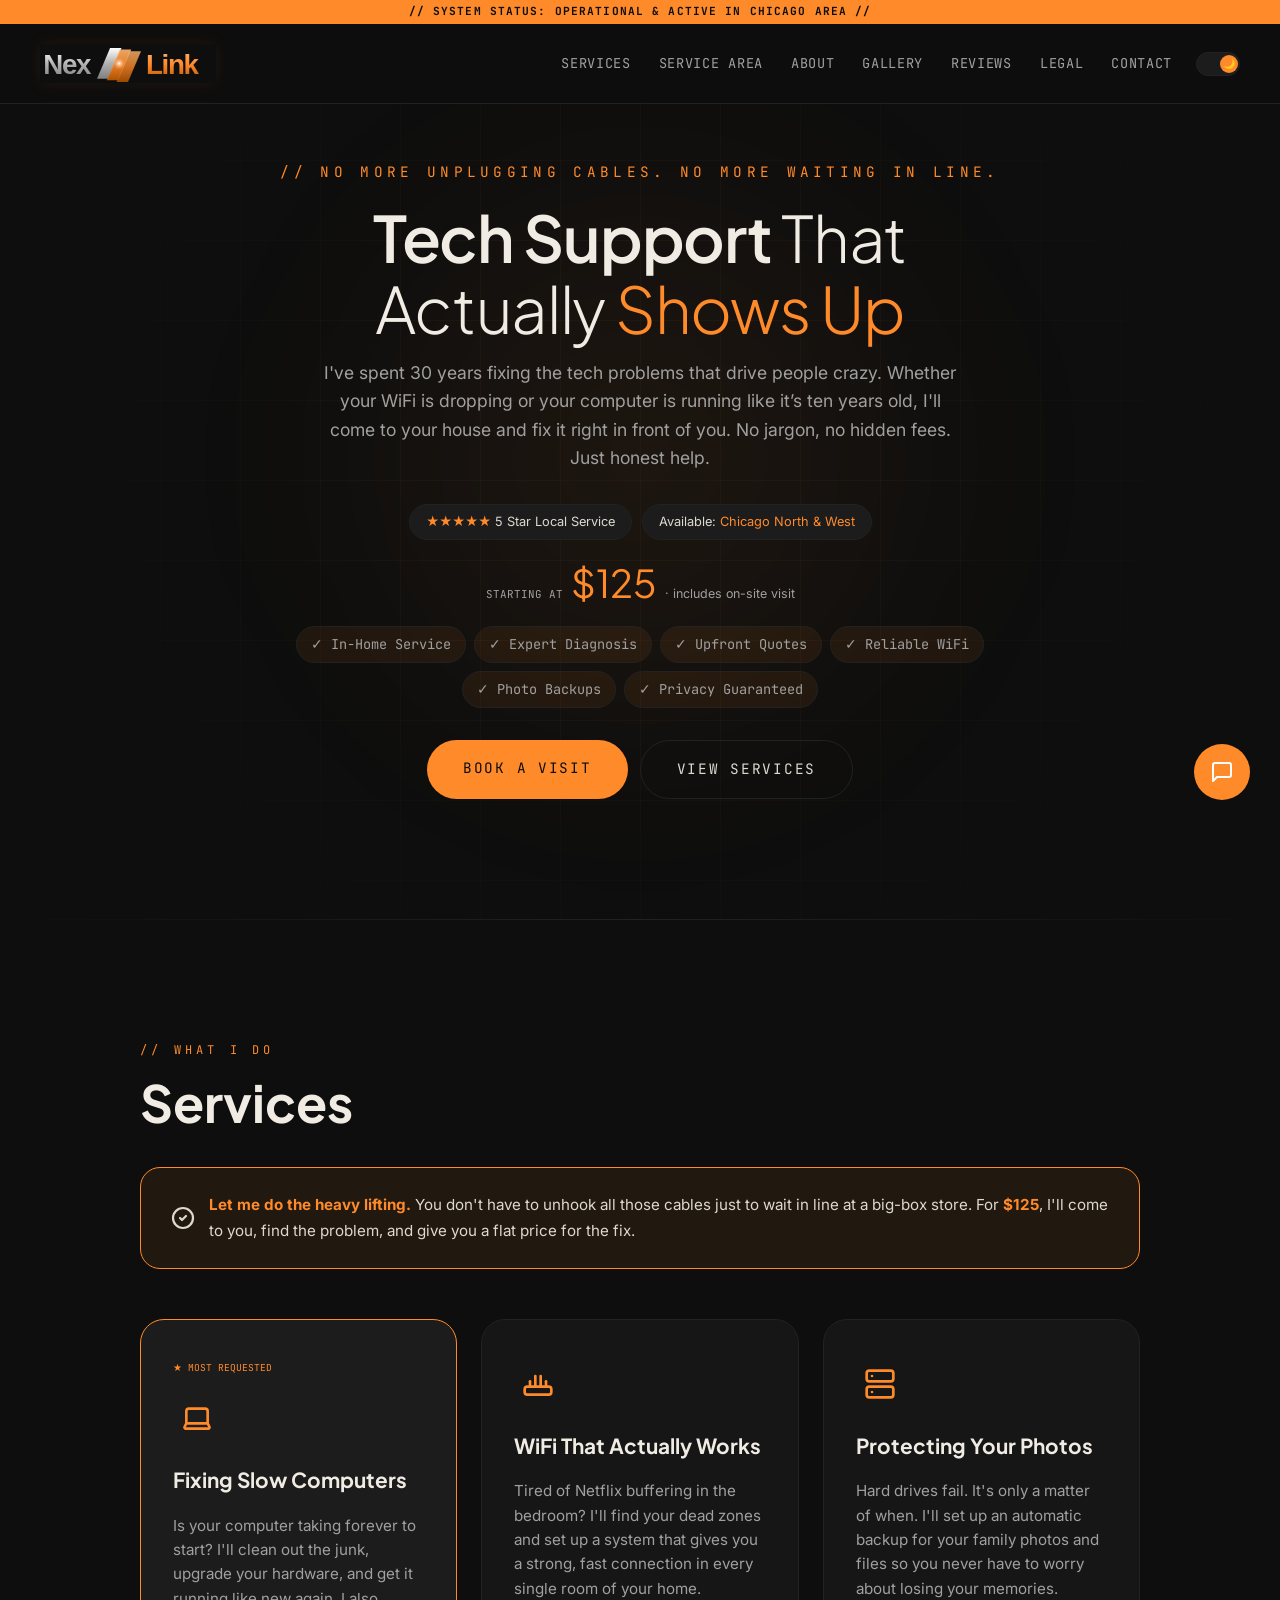
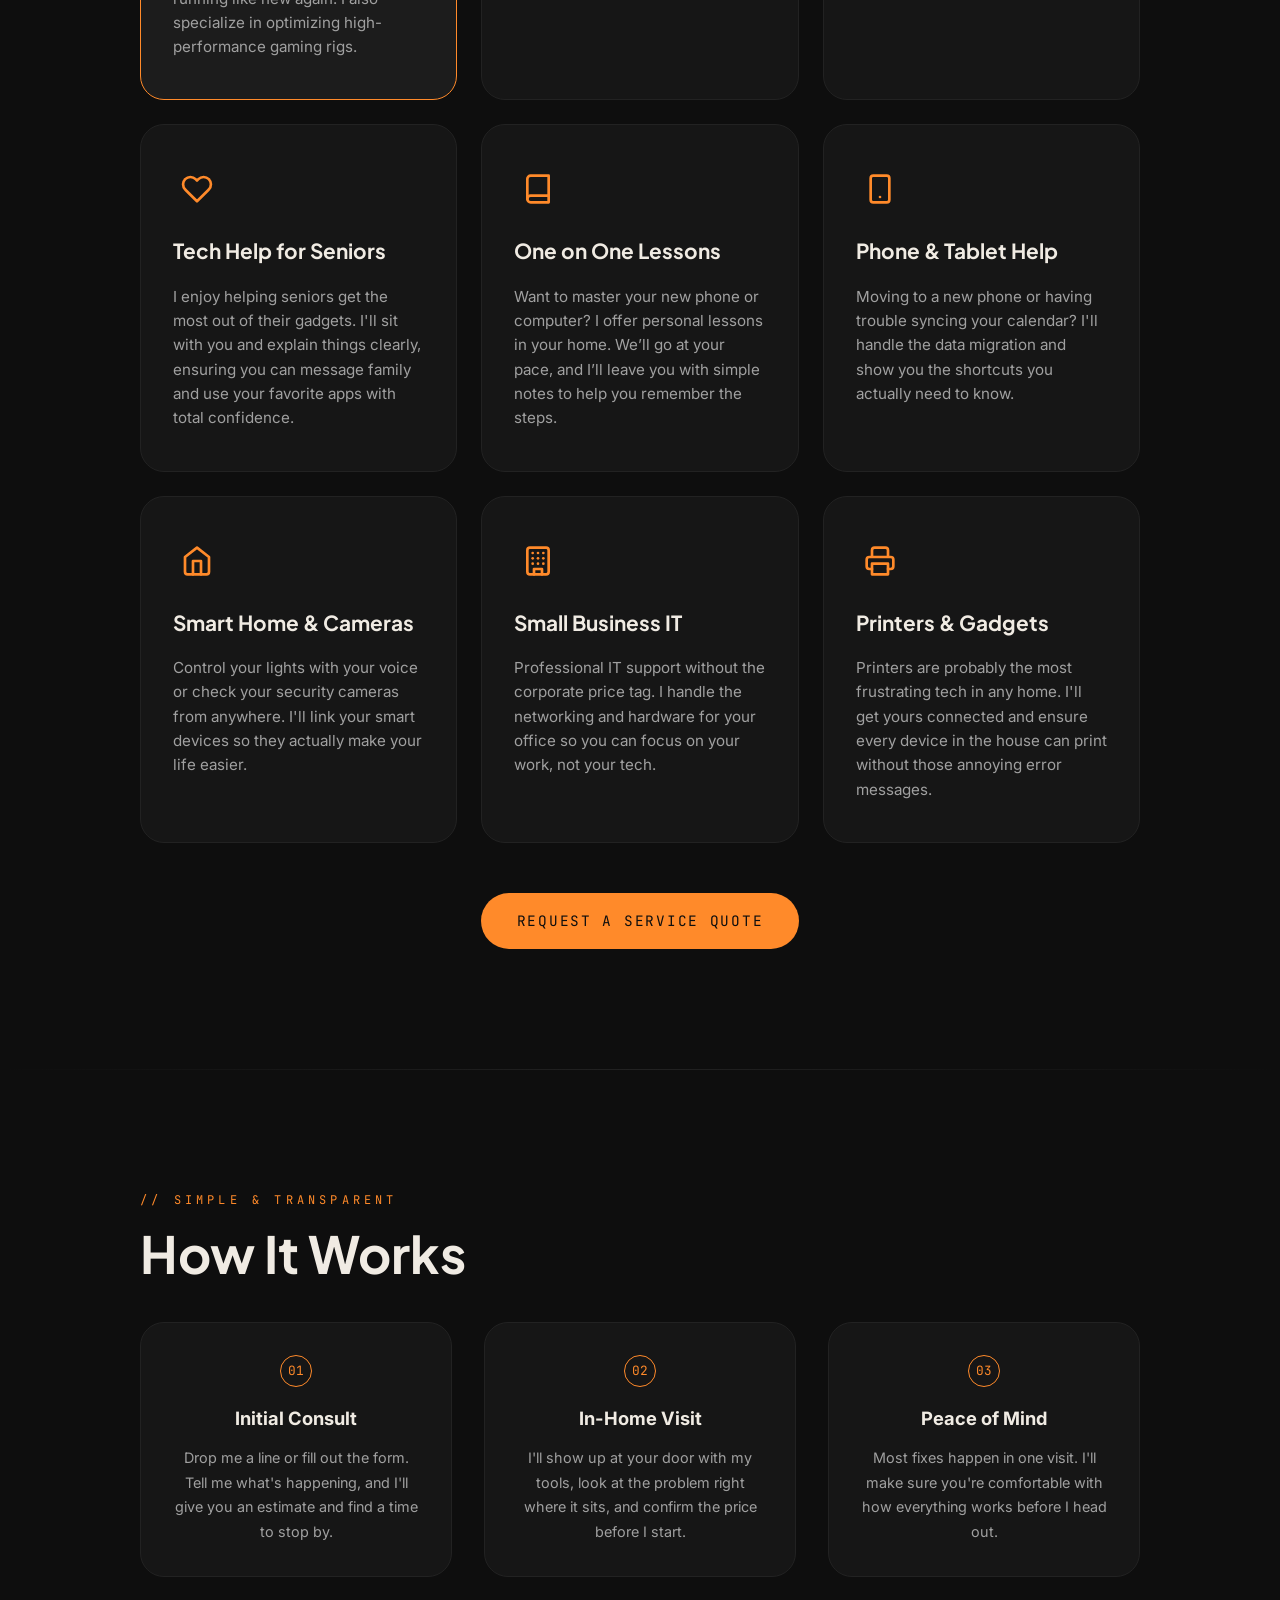
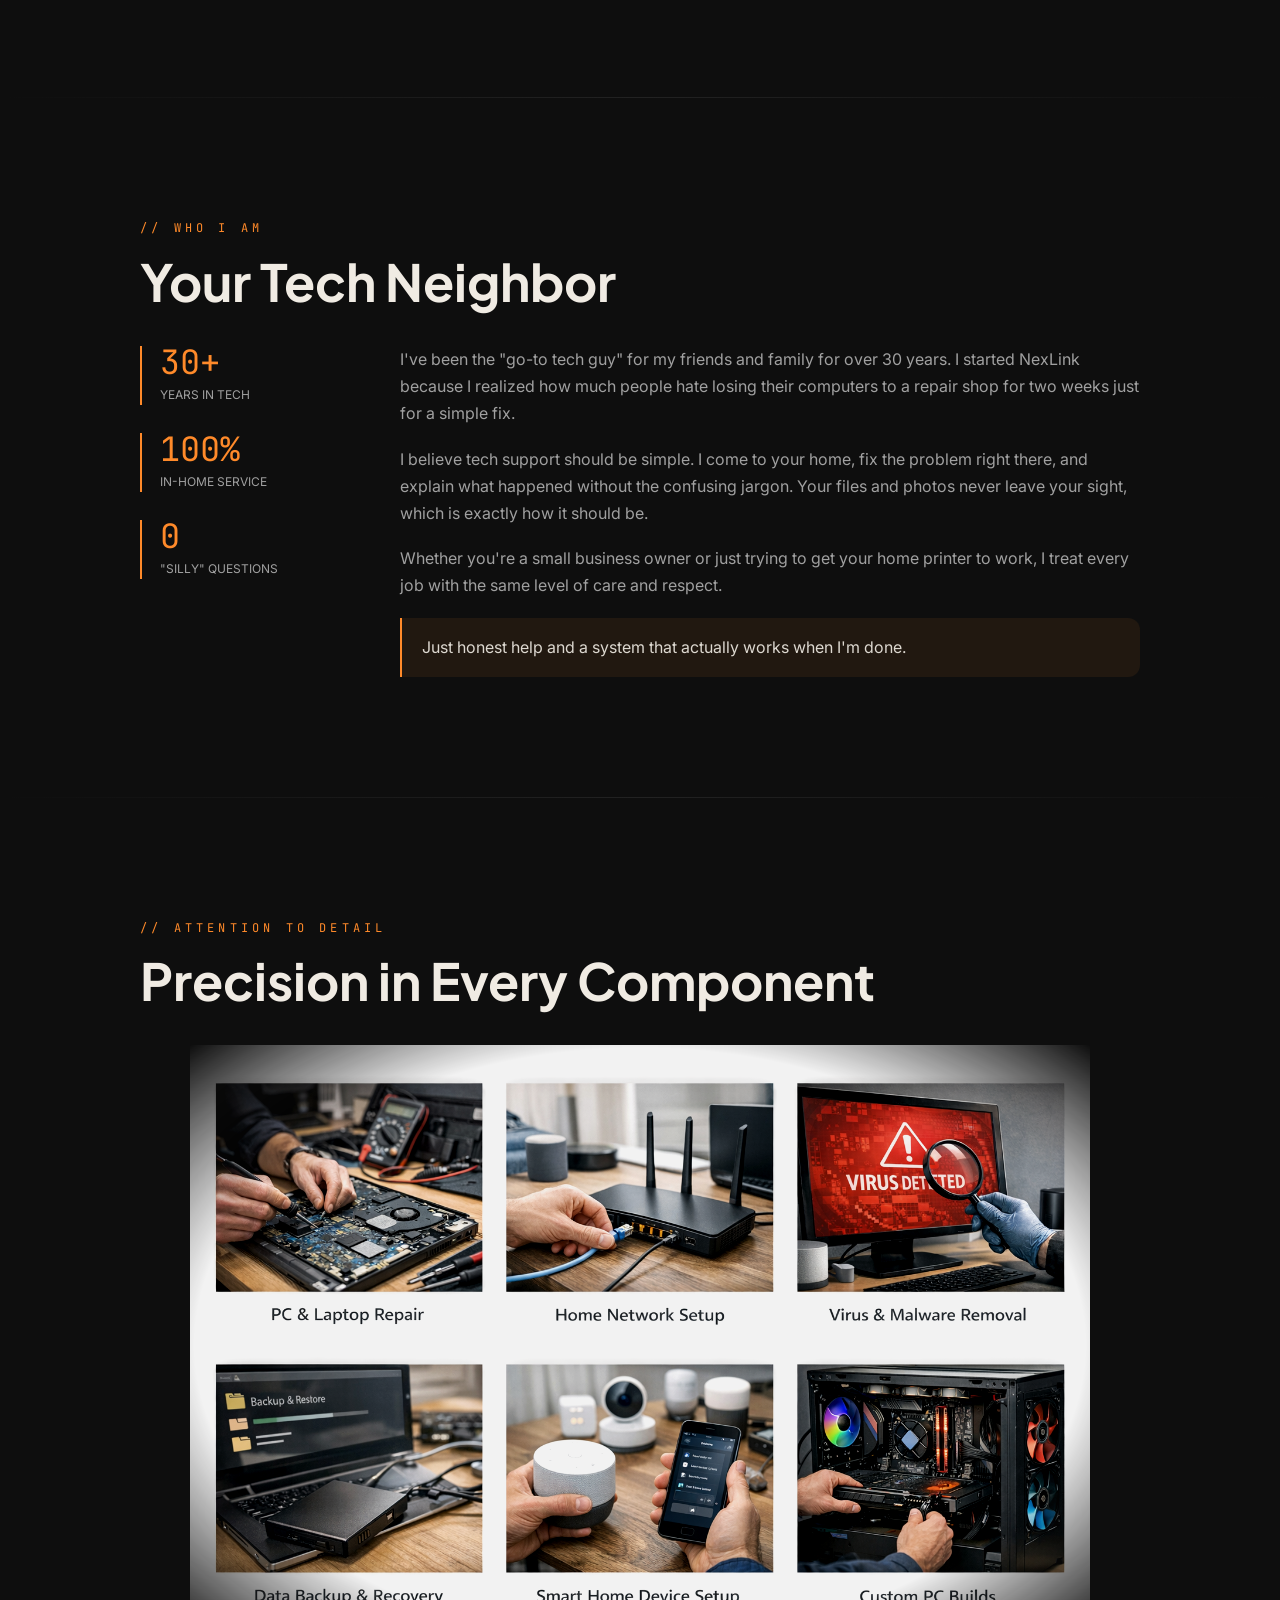
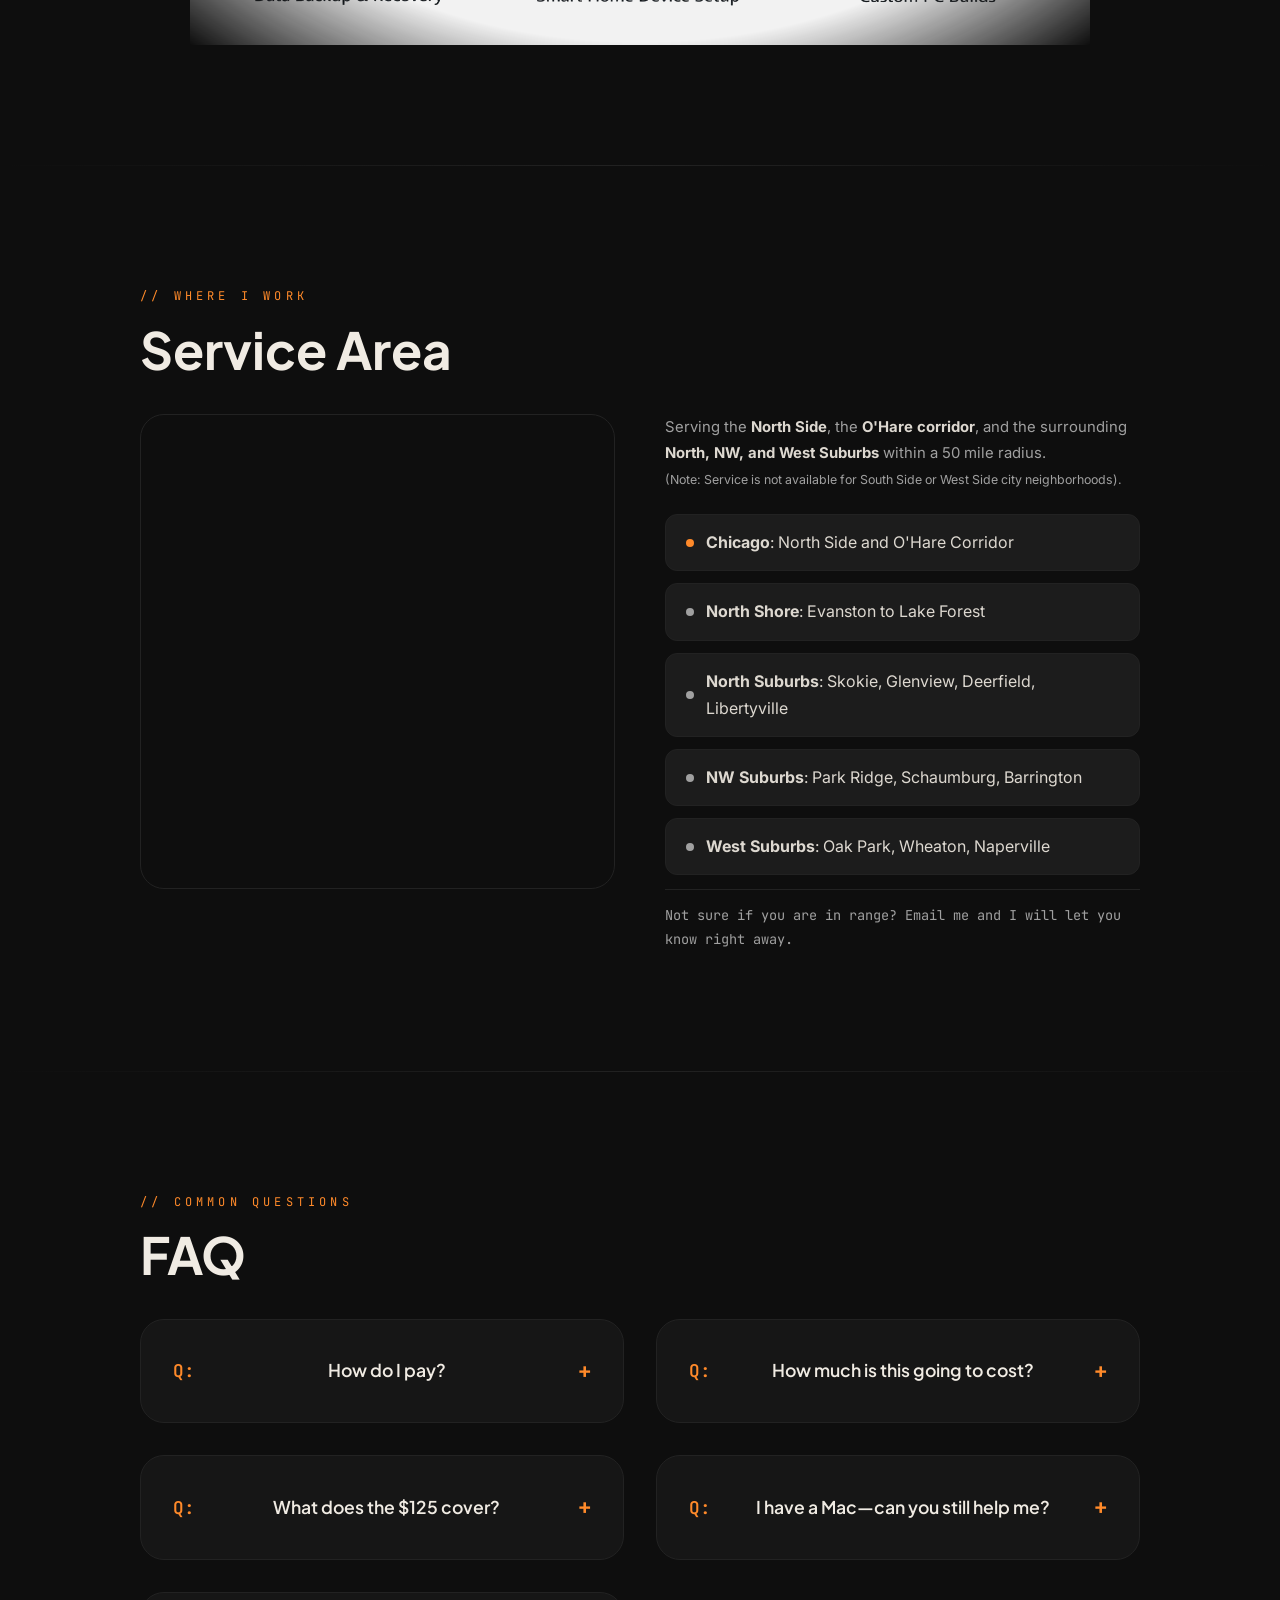
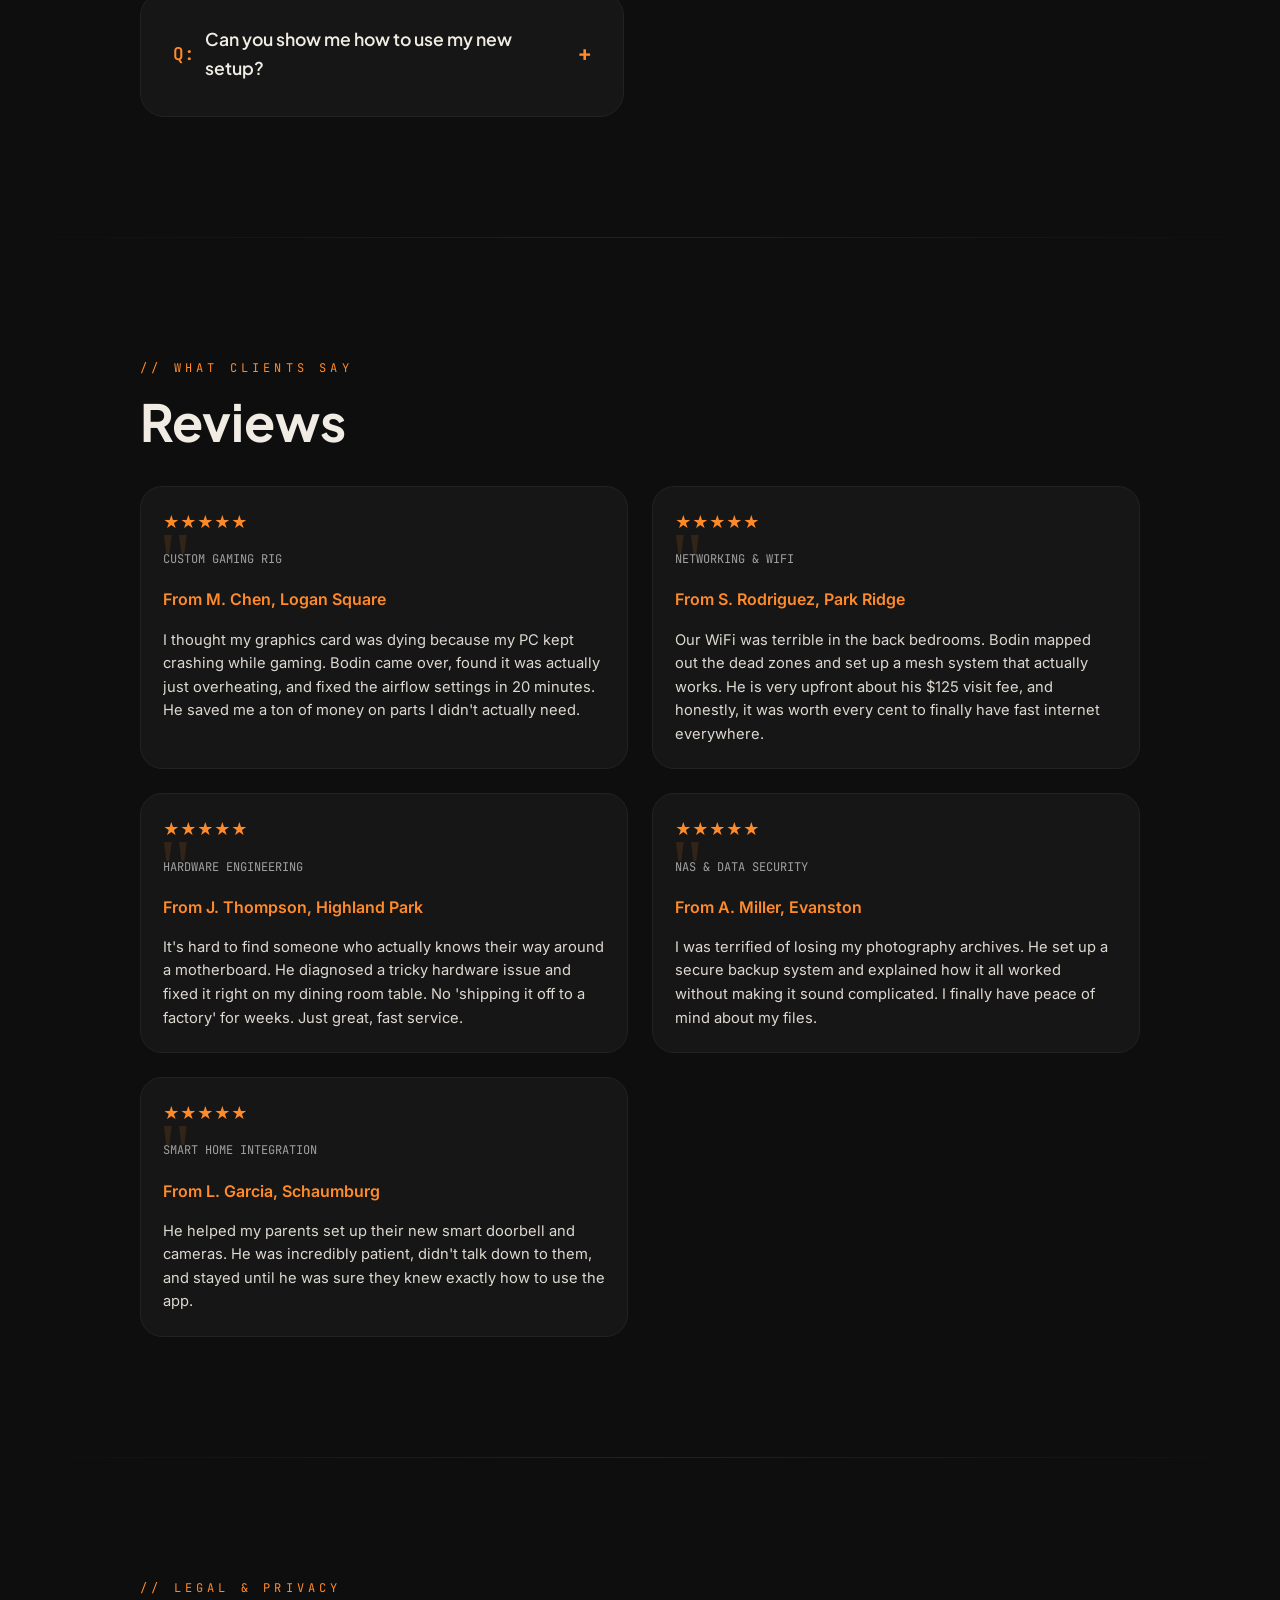
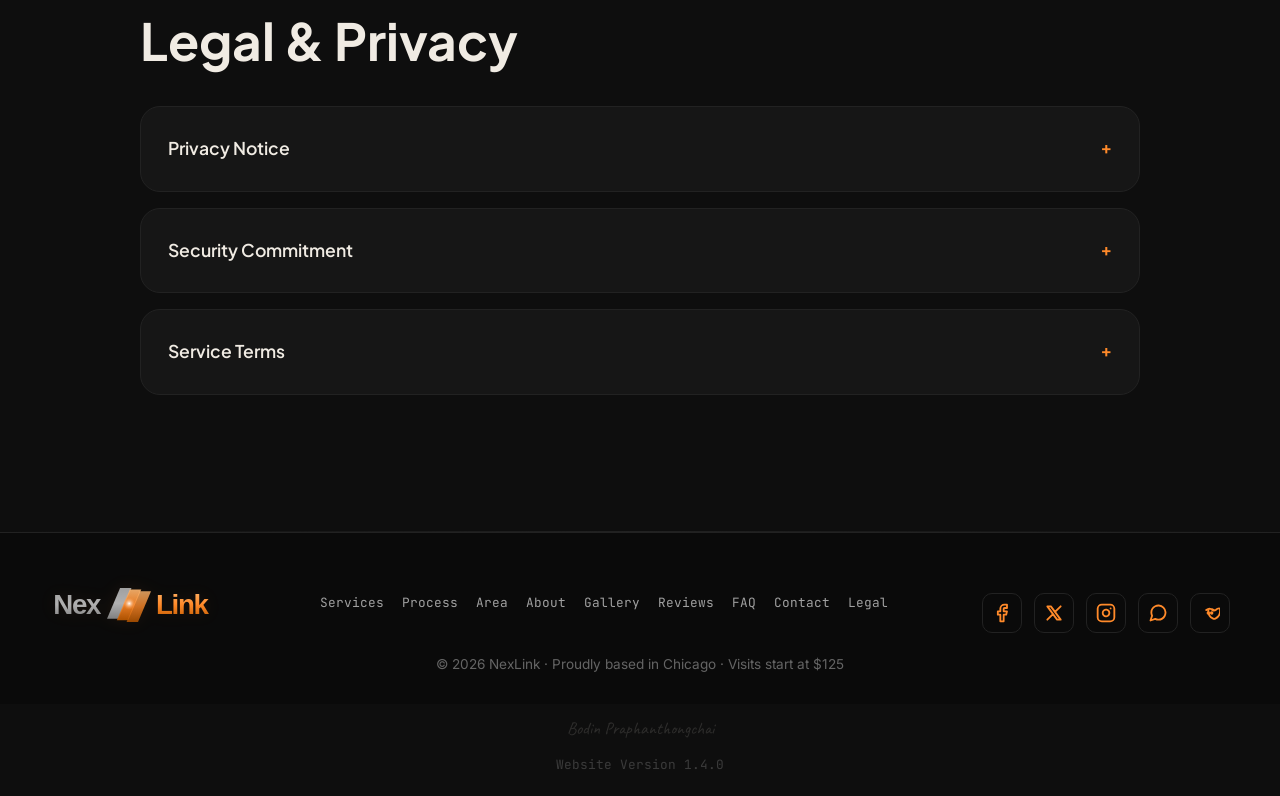
==== index.html @ fadaba5f "Rename NexLink.html to index.html" ====
<!DOCTYPE html>
<html lang="en" data-theme="dark">
<head>
<meta charset="UTF-8">
<meta name="viewport" content="width=device-width, initial-scale=1.0, viewport-fit=cover">
<!-- GitHub Pages: Uncomment below when testing on /nexlink/ subdirectory -->
<!-- <base href="/nexlink/"> -->
<meta name="description" content="NexLink: Professional in-home tech support in Chicago. 30+ years experience fixing computers, WiFi, and smart home tech. Honest help delivered to your door.">
<meta name="keywords" content="NexLink, Tech Support Chicago, PC Repair Chicago, On-Site IT Services, NAS Setup, WiFi Optimization, Chicago North Side Tech">
<meta name="robots" content="index, follow">
<meta property="og:title" content="NexLink · Expert On-Site Tech Support in Chicago">
<meta property="og:description" content="Professional on-site tech support in Chicago. Expert PC repair, networking, and smart home setup delivered to your door.">
<meta property="og:site_name" content="NexLink">
<meta property="og:type" content="website">
<meta property="og:url" content="https://www.nexlink.tech/"> <!-- [DOMAIN_PENDING]: Replace with live URL once registered -->
<meta property="og:image" content="https://www.nexlink.tech/og-image.jpg"> <!-- [DOMAIN_PENDING]: Use absolute URL for social crawlers -->
<meta property="og:image:alt" content="NexLink Branding: Expert Tech Support in Chicago">
<meta property="og:image:width" content="1200">
<meta property="og:image:height" content="630">
<meta name="twitter:card" content="summary_large_image">
<meta name="twitter:image" content="https://www.nexlink.tech/og-image.jpg"> <!-- [DOMAIN_PENDING]: Use absolute URL -->
<title>NexLink · Expert Tech Support at Home</title>
<meta name="theme-color" content="#0e0e0e" id="metaThemeColor">
<link rel="icon" href="NexLink-Logo.svg" type="image/svg+xml">
<link rel="icon" href="[data-uri]" sizes="32x32" type="image/png">
<link rel="apple-touch-icon" href="apple-touch-icon.png"> <!-- TODO: Upload 180x180 png for iOS -->
<link rel="manifest" href="site.webmanifest"> <!-- TODO: Create and upload PWA manifest -->
<link rel="preconnect" href="https://fonts.googleapis.com">
<link rel="preconnect" href="https://fonts.gstatic.com" crossorigin>
<link href="https://fonts.googleapis.com/css2?family=Inter:wght@400;500;600&family=Plus+Jakarta+Sans:wght@500;600;700&family=JetBrains+Mono:wght@400;500&family=Caveat&display=swap" rel="stylesheet">
<link rel="canonical" href="https://www.nexlink.tech/"> <!-- [DOMAIN_PENDING]: Keep absolute for SEO -->
<meta name="mobile-web-app-capable" content="yes">
<meta name="apple-mobile-web-app-status-bar-style" content="black-translucent">
<meta name="apple-mobile-web-app-title" content="NexLink">
<script type="application/ld+json">
  {
    "@context": "https://schema.org",
    "@type": "LocalBusiness",
    "@id": "https://www.nexlink.tech/#organization", 
    "name": "NexLink",
    "description": "Professional on-site technical support and IT services based in Chicago",
    "image": "https://www.nexlink.tech/NexLink-Logo.svg",
    "url": "https://www.nexlink.tech/", 
    "email": "info@nexlink.tech",
    "telephone": "+1 (000) 000-0000",
    "priceRange": "$$",
    "address": {
      "@type": "PostalAddress",
      "addressLocality": "Chicago",
      "addressRegion": "IL",
      "addressCountry": "US",
      "postalCode": "60601" 
    },
    "geo": {
      "@type": "GeoCoordinates",
      "latitude": 41.8781,
      "longitude": -87.6298
    },
    "openingHoursSpecification": [
      {
        "@type": "OpeningHoursSpecification",
        "dayOfWeek": ["Monday", "Tuesday", "Wednesday", "Thursday", "Friday"],
        "opens": "09:00",
        "closes": "19:00"
      },
      {
        "@type": "OpeningHoursSpecification",
        "dayOfWeek": "Saturday",
        "opens": "10:00",
        "closes": "17:00"
      }
    ],
    "areaServed": {
      "@type": "City",
      "name": "Chicago",
      "sameAs": "https://en.wikipedia.org/wiki/Chicago"
    },
    "serviceArea": {
      "@type": "City",
      "name": "Chicago, IL and surrounding 50 mile radius"
    },
    "sameAs": [],
    "hasOfferCatalog": {
      "@type": "OfferCatalog",
      "name": "Technical Support Services",
      "itemListElement": [
        {
          "@type": "Offer",
          "itemOffered": {
            "@type": "Service",
            "name": "PC Repair & Troubleshooting"
          }
        },
        {
          "@type": "Offer",
          "itemOffered": {
            "@type": "Service",
            "name": "Network Configuration & WiFi Setup"
          }
        },
        {
          "@type": "Offer",
          "itemOffered": {
            "@type": "Service",
            "name": "NAS Storage Solutions"
          }
        },
        {
          "@type": "Offer",
          "itemOffered": {
            "@type": "Service",
            "name": "Smart Home Technology Setup"
          }
        }
      ]
    }
  }
</script>
<script>
  (function() {
    const saved = localStorage.getItem('nexlink-theme') || 'dark';
    document.documentElement.setAttribute('data-theme', saved);
    const meta = document.querySelector('meta[name="theme-color"]');
    if (meta) meta.setAttribute('content', saved === 'dark' ? '#0e0e0e' : '#fcfaf8');
    // Pre-set the correct logo source to prevent a visual flash
    window.addEventListener('DOMContentLoaded', () => {
      const logo = document.querySelector('.logo-img');
      if (logo) logo.src = saved === 'dark' ? 'nexlink_logo_dark.svg' : 'nexlink_logo_light.svg';
    });
  })();
</script>
<link rel="stylesheet" href="styles.css">
</head>
<body>
<a href="#main-content" class="skip-link">Skip to main content</a>

<div class="top-status-bar">
  <span class="status-desktop">// SYSTEM STATUS: OPERATIONAL & ACTIVE IN CHICAGO AREA //</span>
  <span class="status-mobile">// SYSTEM OPERATIONAL //</span>
</div>

<!-- HEADER -->
<header>
  <a href="#home" class="logo" aria-label="NexLink Home">
    <img src="nexlink_logo_dark.svg" alt="NexLink" class="logo-img">
  </a>
  <div class="header-right">
    <nav>
      <a href="#services">Services</a>
      <a href="#area">Service Area</a>
      <a href="#about">About</a>
      <a href="#gallery">Gallery</a>
      <a href="#reviews">Reviews</a>
      <a href="#legal">Legal</a>
      <a href="#contact">Contact</a>
    </nav>
    <button class="theme-toggle" id="themeToggle" title="Toggle theme" aria-label="Toggle theme">
      <div class="toggle-track">
        <div class="toggle-thumb" id="toggleThumb" role="presentation" aria-hidden="true">
          <span class="theme-icon-dark">🌙</span>
          <span class="theme-icon-light">☀️</span>
        </div>
      </div>
    </button>
    <button class="hamburger" id="hamburger" aria-label="Menu" aria-expanded="false">
      <span></span><span></span><span></span>
    </button>
  </div>
</header>

<!-- MOBILE NAV -->
<nav class="mobile-nav" id="mobileNav">
  <a href="#services" onclick="closeMobile()">Services</a>
  <a href="#process" onclick="closeMobile()">Process</a>
  <a href="#area" onclick="closeMobile()">Service Area</a>
  <a href="#about" onclick="closeMobile()">About</a>
  <a href="#gallery" onclick="closeMobile()">Gallery</a>
  <a href="#reviews" onclick="closeMobile()">Reviews</a>
  <a href="#faq" onclick="closeMobile()">FAQ</a>
  <a href="#legal" onclick="closeMobile()">Legal</a>
  <a href="#contact" onclick="closeMobile()">Contact</a>
</nav>

<main id="main-content">

<!-- HERO -->
<section id="home">
  <div class="hero">
    <div class="hero-glow"></div>
    <div class="hero-grid"></div>
    <div class="bg-overlay" style="background-image: url('https://images.unsplash.com/photo-1544197150-b99a580bb7a8?auto=format&fit=crop&q=80&w=2000');" aria-hidden="true"></div> <!-- TODO: Replace with a more relevant hero image -->

    <div class="hero-content">
      <div class="hero-eyebrow">// No more unplugging cables. No more waiting in line.</div>
      <h1><strong>Tech Support</strong> That<br>Actually <em>Shows Up</em></h1>
      <p class="hero-sub">I've spent 30 years fixing the tech problems that drive people crazy. Whether your WiFi is dropping or your computer is running like it’s ten years old, I'll come to your house and fix it right in front of you. No jargon, no hidden fees. Just honest help.</p>
      
      <div class="hero-status-bar">
        <div class="status-item">
          <span aria-hidden="true">★★★★★</span>
          <span class="sr-only">5 out of 5 stars</span>
          5 Star Local Service
        </div>
        <div class="status-item">Available: <span>Chicago North & West</span></div>
      </div>

      <div class="hero-price">
        <span class="price-from">Starting at</span>
        <span class="price-num">$125</span>
        <span class="price-note">· includes on-site visit</span>
      </div>

      <div class="hero-badges">
        <span class="badge">✓ In-Home Service</span>
        <span class="badge">✓ Expert Diagnosis</span>
        <span class="badge">✓ Upfront Quotes</span>
        <span class="badge">✓ Reliable WiFi</span>
        <span class="badge">✓ Photo Backups</span>
        <span class="badge">✓ Privacy Guaranteed</span>
      </div>

      <div class="cta-row">
        <a href="#contact" class="btn-primary">Book a Visit</a>
        <a href="#services" class="btn-ghost">View Services</a>
      </div>
    </div>
  </div>
</section>

<div class="divider"></div>

<!-- SERVICES -->
<div id="services">
  <div class="section-wrap">
    <div class="section-label">// What I Do</div>
    <h2>Services</h2>

    <div class="onsite-banner">
      <span class="onsite-icon"><svg viewBox="0 0 24 24" aria-hidden="true" focusable="false"><circle cx="12" cy="12" r="10"></circle><path d="m9 12 2 2 4-4"></path></svg></span> <!-- Checkmark icon -->
      <div><strong>Let me do the heavy lifting.</strong> You don't have to unhook all those cables just to wait in line at a big-box store. For <strong>$125</strong>, I'll come to you, find the problem, and give you a flat price for the fix.</div>
    </div>

    <div class="services-grid">
      <details class="service-card featured">
        <summary class="service-card-summary">
          <div class="service-card-info">
            <div class="featured-tag" aria-hidden="true">★ Most Requested</div>
            <div class="service-icon"><svg viewBox="0 0 24 24" aria-hidden="true" focusable="false"><path d="M20 16V7a2 2 0 0 0-2-2H6a2 2 0 0 0-2 2v9m16 0H4m16 0 1.28 2.55a1 1 0 0 1-.9 1.45H3.62a1 1 0 0 1-.9-1.45L4 16"></path></svg></div>
            <h3>Fixing Slow Computers</h3>
          </div> <!-- service-card-info -->
        </summary>
        <p class="service-card-content">Is your computer taking forever to start? I'll clean out the junk, upgrade your hardware, and get it running like new again. I also specialize in optimizing high-performance gaming rigs.</p>
      </details>

      <details class="service-card">
        <summary class="service-card-summary">
          <div class="service-card-info">
            <div class="service-icon"><svg viewBox="0 0 24 24" aria-hidden="true" focusable="false"><rect x="2" y="14" width="20" height="6" rx="2"></rect><path d="M6 14v-4"></path><path d="M10 14v-8"></path><path d="M14 14v-8"></path><path d="M18 14v-4"></path></svg></div>
            <h3>WiFi That Actually Works</h3>
          </div> <!-- service-card-info -->
        </summary>
        <p class="service-card-content">Tired of Netflix buffering in the bedroom? I'll find your dead zones and set up a system that gives you a strong, fast connection in every single room of your home.</p>
      </details>

      <details class="service-card">
        <summary class="service-card-summary">
          <div class="service-card-info">
            <div class="service-icon"><svg viewBox="0 0 24 24" aria-hidden="true" focusable="false"><rect width="20" height="8" x="2" y="2" rx="2" ry="2"></rect><rect width="20" height="8" x="2" y="14" rx="2" ry="2"></rect><line x1="6" y1="6" x2="6.01" y2="6"></line><line x1="6" y1="18" x2="6.01" y2="18"></line></svg></div>
            <h3>Protecting Your Photos</h3>
          </div> <!-- service-card-info -->
        </summary>
        <p class="service-card-content">Hard drives fail. It's only a matter of when. I'll set up an automatic backup for your family photos and files so you never have to worry about losing your memories.</p>
      </details>

      <details class="service-card">
        <summary class="service-card-summary">
          <div class="service-card-info">
            <div class="service-icon"><svg viewBox="0 0 24 24" aria-hidden="true" focusable="false"><path d="M20.84 4.61a5.5 5.5 0 0 0-7.78 0L12 5.67l-1.06-1.06a5.5 5.5 0 0 0-7.78 7.78l1.06 1.06L12 21.23l7.78-7.78 1.06-1.06a5.5 5.5 0 0 0 0-7.78z"></path></svg></div>
            <h3>Tech Help for Seniors</h3>
          </div> <!-- service-card-info -->
        </summary>
        <p class="service-card-content">I enjoy helping seniors get the most out of their gadgets. I'll sit with you and explain things clearly, ensuring you can message family and use your favorite apps with total confidence.</p>
      </details>

      <details class="service-card">
        <summary class="service-card-summary">
          <div class="service-card-info">
            <div class="service-icon"><svg viewBox="0 0 24 24" aria-hidden="true" focusable="false"><path d="M4 19.5A2.5 2.5 0 0 1 6.5 17H20"></path><path d="M6.5 2H20v20H6.5A2.5 2.5 0 0 1 4 19.5v-15A2.5 2.5 0 0 1 6.5 2z"></path></svg></div>
            <h3>One on One Lessons</h3>
          </div> <!-- service-card-info -->
        </summary>
        <p class="service-card-content">Want to master your new phone or computer? I offer personal lessons in your home. We’ll go at your pace, and I’ll leave you with simple notes to help you remember the steps.</p>
      </details>

      <details class="service-card">
        <summary class="service-card-summary">
          <div class="service-card-info">
            <div class="service-icon"><svg viewBox="0 0 24 24" aria-hidden="true" focusable="false"><rect x="5" y="2" width="14" height="20" rx="2" ry="2"></rect><line x1="12" y1="18" x2="12.01" y2="18"></line></svg></div>
            <h3>Phone & Tablet Help</h3>
          </div> <!-- service-card-info -->
        </summary>
        <p class="service-card-content">Moving to a new phone or having trouble syncing your calendar? I'll handle the data migration and show you the shortcuts you actually need to know.</p>
      </details>

      <details class="service-card">
        <summary class="service-card-summary">
          <div class="service-card-info">
            <div class="service-icon"><svg viewBox="0 0 24 24" aria-hidden="true" focusable="false"><path d="m3 9 9-7 9 7v11a2 2 0 0 1-2 2H5a2 2 0 0 1-2-2z"></path><polyline points="9 22 9 12 15 12 15 22"></polyline></svg></div>
            <h3>Smart Home & Cameras</h3>
          </div> <!-- service-card-info -->
        </summary>
        <p class="service-card-content">Control your lights with your voice or check your security cameras from anywhere. I'll link your smart devices so they actually make your life easier.</p>
      </details>

      <details class="service-card">
        <summary class="service-card-summary">
          <div class="service-card-info">
            <div class="service-icon"><svg viewBox="0 0 24 24" aria-hidden="true" focusable="false"><rect width="16" height="20" x="4" y="2" rx="2" ry="2"></rect><path d="M9 22v-4h6v4"></path><path d="M8 6h.01"></path><path d="M16 6h.01"></path><path d="M12 6h.01"></path><path d="M12 10h.01"></path><path d="M12 14h.01"></path><path d="M16 10h.01"></path><path d="M16 14h.01"></path><path d="M8 10h.01"></path><path d="M8 14h.01"></path></svg></div>
            <h3>Small Business IT</h3>
          </div> <!-- service-card-info -->
        </summary>
        <p class="service-card-content">Professional IT support without the corporate price tag. I handle the networking and hardware for your office so you can focus on your work, not your tech.</p>
      </details>

      <details class="service-card">
        <summary class="service-card-summary">
          <div class="service-card-info">
            <div class="service-icon"><svg viewBox="0 0 24 24" aria-hidden="true" focusable="false"><path d="M6 18H4a2 2 0 0 1-2-2v-5a2 2 0 0 1 2-2h16a2 2 0 0 1 2 2v5a2 2 0 0 1-2 2h-2"></path><rect x="6" y="14" width="12" height="8"></rect><path d="M6 8V4a2 2 0 0 1 2-2h8a2 2 0 0 1 2 2v4"></path></svg></div>
            <h3>Printers & Gadgets</h3>
          </div> <!-- service-card-info -->
        </summary>
        <p class="service-card-content">Printers are probably the most frustrating tech in any home. I'll get yours connected and ensure every device in the house can print without those annoying error messages.</p>
      </details>
    </div>
    <div style="text-align: center; margin-top: 50px;">
      <a href="#contact" class="btn-primary" aria-haspopup="dialog">Request a Service Quote</a>
    </div>
  </div>
</div>

<div class="divider"></div>

<!-- PROCESS SECTION -->
<div id="process">
  <div class="section-wrap">
    <div class="section-label">// Simple & Transparent</div>
    <h2>How It Works</h2>
    <div class="process-grid">
      <div class="process-step">
        <div class="step-num">01</div>
        <h3>Initial Consult</h3>
        <p>Drop me a line or fill out the form. Tell me what's happening, and I'll give you an estimate and find a time to stop by.</p>
      </div>
      <div class="process-step">
        <div class="step-num">02</div>
        <h3>In-Home Visit</h3>
        <p>I'll show up at your door with my tools, look at the problem right where it sits, and confirm the price before I start.</p>
      </div>
      <div class="process-step">
        <div class="step-num">03</div>
        <h3>Peace of Mind</h3>
        <p>Most fixes happen in one visit. I'll make sure you're comfortable with how everything works before I head out.</p>
      </div>
    </div>
  </div>
</div>

<div class="divider"></div>

<!-- ABOUT -->
<div id="about" style="position: relative; overflow: hidden;">
  <div class="bg-overlay" style="background-image: url('https://images.unsplash.com/photo-1581092160562-40aa08e78837?auto=format&fit=crop&q=80&w=2000'); opacity: 0.05;"></div> <!-- TODO: Replace with real in-home service photo, increased opacity -->
  <div class="section-wrap" style="position: relative; z-index: 1;">
    <div class="section-label">// Who I Am</div>
    <h2>Your Tech Neighbor</h2>
    <div class="about-layout">
      <div>
        <div class="about-stat"><div class="num">30+</div><div class="lbl">Years in Tech</div></div>
        <div class="about-stat"><div class="num">100%</div><div class="lbl">In-Home Service</div></div>
        <div class="about-stat"><div class="num">0</div><div class="lbl">"Silly" Questions</div></div>
      </div>
      <div class="about-text">
        <p>I've been the "go-to tech guy" for my friends and family for over 30 years. I started NexLink because I realized how much people hate losing their computers to a repair shop for two weeks just for a simple fix.</p>
        <p>I believe tech support should be simple. I come to your home, fix the problem right there, and explain what happened without the confusing jargon. Your files and photos never leave your sight, which is exactly how it should be.</p>
        <p>Whether you're a small business owner or just trying to get your home printer to work, I treat every job with the same level of care and respect.</p>
        <div class="highlight-box">
          Just honest help and a system that actually works when I'm done.
        </div>
      </div>
    </div>
  </div>
</div>

<div class="divider"></div>

<!-- GALLERY -->
<div id="gallery">
  <div class="section-wrap">
    <div class="section-label">// Attention to Detail</div>
    <h2>Precision in Every Component</h2>
    <div class="gallery-grid">
      <div class="gallery-item">
        <img src="circuit-board-detail.jpg" 
             alt="Close-up of a hand holding a circuit board, symbolizing detailed technical work and precision in computer repair." 
             loading="lazy" 
             width="900" height="600">
      </div>
    </div>
  </div>
</div>

<div class="divider"></div>

<!-- SERVICE AREA -->
<div id="area">
  <div class="section-wrap">
    <div class="section-label">// Where I Work</div>
    <h2>Service Area</h2>
    <div class="area-layout">
      <div class="area-map">
        <!-- To show a shaded 50 mile radius, follow the 'Pro-Tip' instructions and replace the src below with your Google My Maps embed link -->
        <iframe
          src="https://www.google.com/maps/embed?pb=!1m18!1m12!1m3!1d190255.43829930114!2d-87.87204663951239!3d41.8333925049563!2m3!1f0!2f0!3f0!3m2!1i1024!2i768!4f13.1!3m3!1m2!1s0x880e2c3cd0f4cbed%3A0xafe0a6ad09c0c000!2sChicago%2C%20IL!5e0!3m2!1sen!2sus!4v1715873550000!5m2!1sen!2sus" 
          title="Service area map showing Chicago and surrounding suburbs"
          width="100%" 
          height="100%" 
          style="border:0;" 
          allowfullscreen=""
          loading="lazy"
          sandbox="allow-scripts allow-same-origin allow-popups allow-forms"
          referrerpolicy="no-referrer-when-downgrade">
        </iframe>
      </div>
      <div class="area-content">
        <p style="color:var(--muted); font-size:0.93rem; margin-bottom:22px; line-height:1.75;">Serving the <strong style="color:var(--text);">North Side</strong>, the <strong style="color:var(--text);">O'Hare corridor</strong>, and the surrounding <strong style="color:var(--text);">North, NW, and West Suburbs</strong> within a 50 mile radius. <br><small>(Note: Service is not available for South Side or West Side city neighborhoods).</small></p>
        <div class="area-list">
          <div class="area-zone"><div class="zone-dot"></div><div><strong>Chicago</strong>: North Side and O'Hare Corridor</div></div>
          <div class="area-zone"><div class="zone-dot secondary"></div><div><strong>North Shore</strong>: Evanston to Lake Forest</div></div>
          <div class="area-zone"><div class="zone-dot secondary"></div><div><strong>North Suburbs</strong>: Skokie, Glenview, Deerfield, Libertyville</div></div>
          <div class="area-zone"><div class="zone-dot secondary"></div><div><strong>NW Suburbs</strong>: Park Ridge, Schaumburg, Barrington</div></div>
          <div class="area-zone"><div class="zone-dot secondary"></div><div><strong>West Suburbs</strong>: Oak Park, Wheaton, Naperville</div></div>
        </div>
        <div class="area-note">Not sure if you are in range? Email me and I will let you know right away.</div>
      </div>
    </div>
  </div>
</div>

<div class="divider"></div>

<!-- FAQ -->
<section id="faq">
  <div class="section-wrap">
    <div class="section-label">// Common Questions</div>
    <h2>FAQ</h2>
    <div class="faq-grid">
      <details class="faq-item">
        <summary><h3>How do I pay?</h3></summary>
        <p>I keep it simple: Cash, Zelle, or Venmo work best. I'll settle up with you once the job is finished and you're happy with how everything is working.</p>
      </details>
      <details class="faq-item">
        <summary><h3>How much is this going to cost?</h3></summary>
        <p>I don't like surprise bills either. I'll give you a clear quote based on what needs doing before I start any work. The initial $125 covers the house call and the time it takes to find the root of the problem.</p>
      </details>
      <details class="faq-item">
        <summary><h3>What does the $125 cover?</h3></summary>
        <p>That covers my travel and the "detective work" to find out exactly why your tech is acting up. Once I find the culprit, I'll give you a flat price for the fix. Even if you decide not to do the repair, you'll have an expert diagnosis and a clear plan of action.</p>
      </details>
      <details class="faq-item">
        <summary><h3>I have a Mac—can you still help me?</h3></summary>
        <p>Definitely. I’ve been working on Macs as long as I’ve been working on PCs. Whether it’s a MacBook that’s acting up or an iMac that needs a speed boost, I’m comfortable with the whole Apple ecosystem.</p>
      </details>
      <details class="faq-item">
        <summary><h3>Can you show me how to use my new setup?</h3></summary>
        <p>That's exactly why I'm here. I'm happy to sit down and walk you through everything so you feel confident using it on your own. There are no "silly" questions—if you want to know how something works, just ask!</p>
      </details>
    </div>
  </div>
</section>

<div class="divider"></div>

<!-- REVIEWS -->
<div id="reviews">
  <div class="section-wrap">
    <div class="section-label">// What Clients Say</div>
    <h2>Reviews</h2>
    <div class="reviews-grid">
      <details class="review-card" open>
        <summary class="review-card-summary" role="button" aria-expanded="true">
          <div><div class="stars" aria-label="5 star rating">★★★★★</div><span class="review-tag">Custom Gaming Rig</span></div>
          <div class="review-author">From M. Chen, Logan Square</div>
        </summary>
        <p class="review-text review-card-content">I thought my graphics card was dying because my PC kept crashing while gaming. Bodin came over, found it was actually just overheating, and fixed the airflow settings in 20 minutes. He saved me a ton of money on parts I didn't actually need.</p>
      </details>
      <details class="review-card" open>
        <summary class="review-card-summary">
          <div><div class="stars" aria-label="5 star rating">★★★★★</div><span class="review-tag">Networking & WiFi</span></div>
          <div class="review-author">From S. Rodriguez, Park Ridge</div>
        </summary>
        <p class="review-text review-card-content">Our WiFi was terrible in the back bedrooms. Bodin mapped out the dead zones and set up a mesh system that actually works. He is very upfront about his $125 visit fee, and honestly, it was worth every cent to finally have fast internet everywhere.</p>
      </details>
      <details class="review-card" open>
        <summary class="review-card-summary">
          <div><div class="stars">★★★★★</div><span class="review-tag">Hardware Engineering</span></div>
          <div class="review-author">From J. Thompson, Highland Park</div> <!-- Added role and aria-expanded -->
        </summary>
        <p class="review-text review-card-content">It's hard to find someone who actually knows their way around a motherboard. He diagnosed a tricky hardware issue and fixed it right on my dining room table. No 'shipping it off to a factory' for weeks. Just great, fast service.</p>
      </details>
      <details class="review-card" open>
        <summary class="review-card-summary">
          <div><div class="stars">★★★★★</div><span class="review-tag">NAS & Data Security</span></div>
          <div class="review-author">From A. Miller, Evanston</div>
        </summary>
        <p class="review-text review-card-content">I was terrified of losing my photography archives. He set up a secure backup system and explained how it all worked without making it sound complicated. I finally have peace of mind about my files.</p>
      </details>
      <details class="review-card" open>
        <summary class="review-card-summary">
          <div><div class="stars">★★★★★</div><span class="review-tag">Smart Home Integration</span></div>
          <div class="review-author">From L. Garcia, Schaumburg</div>
        </summary>
        <p class="review-text review-card-content">He helped my parents set up their new smart doorbell and cameras. He was incredibly patient, didn't talk down to them, and stayed until he was sure they knew exactly how to use the app.</p>
      </details>
    </div>
  </div>
</div>
<div class="divider"></div>

<!-- LEGAL -->
<div id="legal">
  <div class="section-wrap">
    <div class="section-label">// Legal & Privacy</div>
    <h2>Legal & Privacy</h2>
    <details class="legal-block">
      <summary><h3>Privacy Notice</h3></summary>
      <p>NexLink is committed to protecting your privacy. Any personal information collected through this website (e.g., name, email, service request details) is used solely for the purpose of communicating with you, scheduling services, and providing the requested technical support. Your data will not be shared, sold, or rented to third parties for marketing purposes.</p>
    </details>
    <details class="legal-block">
      <summary><h3>Security Commitment</h3></summary>
      <p>We treat the security and confidentiality of your data and devices with the utmost importance. All information shared during a service request is handled with strict confidentiality and used exclusively for the provision of that service. We utilize secure communication channels and best practices for data handling to protect your information.</p>
    </details>
    <details class="legal-block">
      <summary><h3>Service Terms</h3></summary>
      <p>All on-site services incur a minimum charge of $125, which covers travel to your location and initial diagnostics. This fee is non-refundable. Services are provided on a professional, best-effort basis. NexLink is not liable for existing hardware failures or any data loss. Clients are responsible for maintaining verified backups prior to any service. A 30-day warranty applies to labor performed.</p>
    </details>
  </div>
</div>

<div class="divider"></div>

</main>

<!-- CONTACT MODAL -->
<div id="contact" class="contact-modal">
  <div class="modal-overlay" onclick="closeContactModal()"></div>
  <div class="modal-container">
    <button class="modal-close-btn" onclick="closeContactModal()" aria-label="Close">&times;</button>
    <div class="section-wrap">
      <div class="contact-layout">
        <div class="contact-info">
          <div class="section-label">// Book a Visit</div>
          <h2>Contact</h2>
          <p>Tell me what's going on and I'll get back to you personally, usually within a few hours. I keep track of everything via email so you'll always have a record of our work.</p>
          <div class="contact-detail"><span class="icon"><svg viewBox="0 0 24 24" aria-hidden="true" focusable="false"><path d="M20 10c0 6-8 12-8 12s-8-6-8-12a8 8 0 0 1 16 0Z"></path><circle cx="12" cy="10" r="3"></circle></svg></span><span>Chicago, IL · Serving city & suburbs</span></div>
          <div class="contact-detail"><span class="icon"><svg viewBox="0 0 24 24" aria-hidden="true" focusable="false"><rect width="20" height="16" x="2" y="4" rx="2"></rect><path d="m22 7-8.97 5.7a1.94 1.94 0 0 1-2.06 0L2 7"></path></svg></span><span><a href="mailto:info@nexlink.tech">info@nexlink.tech</a></span></div>
          <div class="contact-detail"><span class="icon"><svg viewBox="0 0 24 24" aria-hidden="true" focusable="false"><path d="M22 16.92v3a2 2 0 0 1-2.18 2 19.79 19.79 0 0 1-8.63-3.07 19.5 19.5 0 0 1-6-6 19.79 19.79 0 0 1-3.07-8.67A2 2 0 0 1 4.11 2h3a2 2 0 0 1 2 1.72 12.84 12.84 0 0 0 .7 2.81 2 2 0 0 1-.45 2.11L8.09 9.91a16 16 0 0 0 6 6l1.27-1.27a2 2 0 0 1 2.11-.45 12.84 12.84 0 0 0 2.81.7A2 2 0 0 1 22 16.92z"></path></svg></span><span><a href="tel:+17735558324">+1 (773) 555-TECH</a></span></div>
          <div class="contact-detail"><span class="icon"><svg viewBox="0 0 24 24" aria-hidden="true" focusable="false"><circle cx="12" cy="12" r="10"></circle><polyline points="12 6 12 12 16 14"></polyline></svg></span><span>Mon-Fri: 9 AM - 7 PM, Sat: 10 AM - 5 PM</span></div> <!-- More specific hours -->
          <div class="contact-detail emergency"><span class="icon"><svg viewBox="0 0 24 24" aria-hidden="true" focusable="false"><path d="M10.29 3.86L1.82 18a2 2 0 0 0 1.71 3h16.94a2 2 0 0 0 1.71-3L13.71 3.86a2 2 0 0 0-3.42 0z"></path><line x1="12" y1="9" x2="12" y2="13"></line><line x1="12" y1="17" x2="12.01" y2="17"></line></svg></span><span>24/7 Emergency Support Available</span></div>
          <div class="contact-detail"><span class="icon"><svg viewBox="0 0 24 24" aria-hidden="true" focusable="false"><path d="M19 17h2c.6 0 1-.4 1-1v-3c0-.9-.7-1.7-1.5-1.9C18.7 10.6 16 10 16 10s-1.3-1.4-2.2-2.3c-.5-.4-1.1-.7-1.8-.7H5c-.6 0-1.1.4-1.4.9l-1.4 2.9A3.7 3.7 0 0 0 2 13.1V16c0 .6.4 1 1 1h2"></path><circle cx="7" cy="17" r="2"></circle><path d="M9 17h6"></path><circle cx="17" cy="17" r="2"></circle></svg></span><span>Professional on-site visits start at $125</span></div>
          <div class="contact-detail"><span class="icon"><svg viewBox="0 0 24 24" aria-hidden="true" focusable="false"><polygon points="13 2 3 14 12 14 11 22 21 10 12 10 13 2"></polygon></svg></span><span>Same day service often available</span></div>

          <div class="social-links">
            <a href="https://facebook.com/NexLink" target="_blank" rel="noopener noreferrer" aria-label="Follow us on Facebook">
              <svg viewBox="0 0 24 24" aria-hidden="true" focusable="false"><path d="M18 2h-3a5 5 0 0 0-5 5v3H7v4h3v8h4v-8h3l1-4h-4V7a1 1 0 0 1 1-1h3z"></path></svg>
            </a>
            <a href="https://x.com/NexLink" target="_blank" rel="noopener noreferrer" aria-label="Follow us on X (formerly Twitter)">
              <svg viewBox="0 0 24 24" aria-hidden="true" focusable="false"><path d="M4 4l11.733 16h4.267l-11.733 -16zM4 20l6.768 -6.768m2.46 -2.46l6.772 -6.772"></path></svg>
            </a>
            <a href="https://instagram.com/NexLink" target="_blank" rel="noopener noreferrer" aria-label="Follow us on Instagram">
              <svg viewBox="0 0 24 24" aria-hidden="true" focusable="false"><rect x="2" y="2" width="20" height="20" rx="5" ry="5"></rect><path d="M16 11.37A4 4 0 1 1 12.63 8 4 4 0 0 1 16 11.37z"></path><line x1="17.5" y1="6.5" x2="17.51" y2="6.5"></line></svg>
            </a>
            <a href="https://wa.me/10000000000" target="_blank" rel="noopener noreferrer" aria-label="Chat with us on WhatsApp">
              <svg viewBox="0 0 24 24" aria-hidden="true" focusable="false"><path d="M21 11.5a8.38 8.38 0 0 1-.9 3.8 8.5 8.5 0 0 1-7.6 4.7 8.38 8.38 0 0 1-3.8-.9L3 21l1.9-5.7a8.38 8.38 0 0 1-.9-3.8 8.5 8.5 0 0 1 4.7-7.6 8.38 8.38 0 0 1 3.8-.9h.5a8.48 8.48 0 0 1 8 8v.5z"></path></svg>
            </a>
            <a href="https://discord.gg/NexLink" target="_blank" rel="noopener noreferrer" aria-label="Join our Discord community">
              <svg viewBox="0 0 24 24" aria-hidden="true" focusable="false"><path d="M9 12a1 1 0 1 0 2 0 1 1 0 0 0-2 0m4 0a1 1 0 1 0 2 0 1 1 0 0 0-2 0"></path><path d="M7.5 8.5c1.4-1.1 3.2-1.5 4.5-1.5s3.1.4 4.5 1.5c.7.5 1.5.5 2.2 0l.5-.4c1-1 2.3-1.6 3.7-1.6h.1c.6 0 1.1.5 1.1 1.1v2.1c0 3.7-2 7.1-5.3 8.8l-.5.2c-.8.4-1.7.4-2.5 0l-.5-.2C12 17.1 10 13.7 10 10V7.9c0-.6.5-1.1 1.1-1.1h.1c1.4 0 2.7.6 3.7 1.6l.5.4c.7.5 1.5.5 2.2 0"></path></svg>
            </a>
          </div>
        </div>
        <div>
          <!-- TODO: Create a free account at formspree.io and replace YOUR_FORMSPREE_ID with your actual form ID -->
          <form class="contact-form" action="https://formspree.io/f/YOUR_FORMSPREE_ID" method="POST" id="mainContactForm">
            <label for="contact-name" class="sr-only">Your Name</label>
            <input type="text" id="contact-name" name="name" placeholder="Your Name" required autocomplete="name" aria-required="true">
            
            <label for="contact-email" class="sr-only">Your Email Address</label>
            <input type="email" id="contact-email" name="email" placeholder="Email Address" required autocomplete="email" aria-required="true">
            
            <label for="contact-subject" class="sr-only">Subject</label>
            <input type="text" id="contact-subject" name="_subject" placeholder="Subject (e.g. Laptop Repair, Camera Install)">
            
            <div style="display: flex; gap: 12px;"> <!-- Increased gap -->
              <input type="text" name="date_pref" placeholder="Preferred Date" onfocus="(this.type='date')" aria-label="Preferred Date" title="Preferred Date" style="flex: 1;">
              <input type="text" name="time_pref" placeholder="Preferred Time" onfocus="(this.type='time')" aria-label="Preferred Time" title="Preferred Time" style="flex: 1;">
            </div>
            <textarea id="contact-message" name="message" placeholder="Describe your issue or what you need set up..." required aria-label="Message description"></textarea>
            <button type="submit" class="btn-primary" style="width: 100%; cursor: pointer;">Send Message</button>
            <p style="font-size: 0.75rem; color: var(--muted); margin-top: 12px; text-align: center;">By sending a message, you agree to our <a href="#legal" onclick="closeContactModal()" style="color: var(--accent); text-decoration: underline;">Privacy Policy & Terms</a>.</p>
          </form>
        </div>
      </div>
    </div>
  </div>
</div>

<!-- FOOTER -->
<footer>
  <div class="logo footer-logo">
    <img src="NexLink-Logo.svg" alt="NexLink" class="logo-img">
  </div>
  <div class="footer-links">
    <a href="#services">Services</a>
    <a href="#process">Process</a>
    <a href="#area">Area</a>
    <a href="#about">About</a>
    <a href="#gallery">Gallery</a>
    <a href="#reviews">Reviews</a>
    <a href="#faq">FAQ</a>
    <a href="#contact">Contact</a>
    <a href="#legal">Legal</a>
  </div> <!-- footer-links -->
  <div class="social-links footer-socials">
    <a href="https://facebook.com/NexLink" target="_blank" rel="noopener noreferrer" aria-label="Follow us on Facebook">
      <svg viewBox="0 0 24 24" aria-hidden="true" focusable="false"><path d="M18 2h-3a5 5 0 0 0-5 5v3H7v4h3v8h4v-8h3l1-4h-4V7a1 1 0 0 1 1-1h3z"></path></svg>
    </a>
    <a href="https://x.com/NexLink" target="_blank" rel="noopener noreferrer" aria-label="Follow us on X (formerly Twitter)">
      <svg viewBox="0 0 24 24" aria-hidden="true" focusable="false"><path d="M4 4l11.733 16h4.267l-11.733 -16zM4 20l6.768 -6.768m2.46 -2.46l6.772 -6.772"></path></svg> <!-- Note: Path verified for modern X branding -->
    </a>
    <a href="https://instagram.com/NexLink" target="_blank" rel="noopener noreferrer" aria-label="Follow us on Instagram">
      <svg viewBox="0 0 24 24" aria-hidden="true" focusable="false"><rect x="2" y="2" width="20" height="20" rx="5" ry="5"></rect><path d="M16 11.37A4 4 0 1 1 12.63 8 4 4 0 0 1 16 11.37z"></path><line x1="17.5" y1="6.5" x2="17.51" y2="6.5"></line></svg>
    </a>
    <a href="https://wa.me/10000000000" target="_blank" rel="noopener noreferrer" aria-label="Chat with us on WhatsApp">
      <svg viewBox="0 0 24 24" aria-hidden="true" focusable="false"><path d="M21 11.5a8.38 8.38 0 0 1-.9 3.8 8.5 8.5 0 0 1-7.6 4.7 8.38 8.38 0 0 1-3.8-.9L3 21l1.9-5.7a8.38 8.38 0 0 1-.9-3.8 8.5 8.5 0 0 1 4.7-7.6 8.38 8.38 0 0 1 3.8-.9h.5a8.48 8.48 0 0 1 8 8v.5z"></path></svg>
    </a>
    <a href="https://discord.gg/NexLink" target="_blank" rel="noopener noreferrer" aria-label="Join our Discord community">
      <svg viewBox="0 0 24 24" aria-hidden="true" focusable="false"><path d="M9 12a1 1 0 1 0 2 0 1 1 0 0 0-2 0m4 0a1 1 0 1 0 2 0 1 1 0 0 0-2 0"></path><path d="M7.5 8.5c1.4-1.1 3.2-1.5 4.5-1.5s3.1.4 4.5 1.5c.7.5 1.5.5 2.2 0l.5-.4c1-1 2.3-1.6 3.7-1.6h.1c.6 0 1.1.5 1.1 1.1v2.1c0 3.7-2 7.1-5.3 8.8l-.5.2c-.8.4-1.7.4-2.5 0l-.5-.2C12 17.1 10 13.7 10 10V7.9c0-.6.5-1.1 1.1-1.1h.1c1.4 0 2.7.6 3.7 1.6l.5.4c.7.5 1.5.5 2.2 0"></path></svg>
    </a>
  </div>
  <div class="footer-copy">© <span id="year"></span> NexLink · Proudly based in Chicago · Visits start at $125</div>
</footer>
<div class="signature">Bodin Praphanthongchai</div>
<div class="version">Website Version 1.4.0</div>

<!-- FLOATING CHAT SUPPORT -->
<button class="floating-chat-btn" id="chatBtn" aria-label="Open chat support">
  <svg viewBox="0 0 24 24" aria-hidden="true" focusable="false"><path d="M21 15a2 2 0 0 1-2 2H7l-4 4V5a2 2 0 0 1 2-2h14a2 2 0 0 1 2 2z"></path></svg>
</button>

<div class="chat-overlay" id="chatOverlay">
  <div class="chat-header">
    <span>How can I help you?</span>
    <button class="chat-close-btn" id="closeChat" aria-label="Close chat">&times;</button>
  </div>
  <div class="chat-body">
    <div id="chatMessages" class="chat-messages"></div>
    <div id="chatOptionsContainer" style="display: flex; flex-direction: column; gap: 12px; margin-bottom: 12px;">
      <a href="mailto:info@nexlink.tech" class="chat-option">
        <svg viewBox="0 0 24 24" aria-hidden="true" focusable="false"><rect width="20" height="16" x="2" y="4" rx="2"></rect><path d="m22 7-8.97 5.7a1.94 1.94 0 0 1-2.06 0L2 7"></path></svg>
        <span>Send an Email</span>
      </a>
      <a href="#contact" class="chat-option" onclick="openContactModal(event)">
        <svg viewBox="0 0 24 24" aria-hidden="true" focusable="false"><path d="M14.5 4h-5L7 7H4a2 2 0 0 0-2 2v9a2 2 0 0 0 2 2h16a2 2 0 0 0 2-2V9a2 2 0 0 0-2-2h-3l-2.5-3z"></path><circle cx="12" cy="13" r="3"></circle></svg>
        <span>Book a Visit</span>
      </a>
    </div>
    <div style="display: flex; gap: 8px; padding-top: 12px; border-top: 1px solid var(--border);">
      <input type="text" id="agentInput" placeholder="Ask AI..." aria-label="Ask the AI agent" style="flex: 1; padding: 8px; border-radius: 8px; border: 1px solid var(--border); background: var(--bg); color: var(--text); font-size: 0.85rem;">
      <button id="agentSubmit" class="btn-primary" style="padding: 8px 16px; border-radius: 8px; font-size: 0.8rem;">Ask</button>
    </div>
  </div>
</div>

<!-- BACK TO TOP -->
<button class="back-to-top" id="backToTop" aria-label="Back to top">
  <svg viewBox="0 0 24 24" aria-hidden="true" focusable="false"><polyline points="18 15 12 9 6 15"></polyline></svg>
</button>

<script src="app.js" defer></script>
</body>
</html>
---- styles.css ----
/* ── THEME VARIABLES ── */
[data-theme="dark"] {
  --bg: #0e0e0e;
  --bg2: #0a0a0a;
  --surface: #161616;
  --surface2: #1c1c1c;
  --border: #222222;
  --text: #ddd8d0;
  --text-strong: #f0ebe3;
  --muted: #a0a0a0;
  --accent: #ff8a2a;
  --accent2: #ffb870;
  --accent-dim: rgba(255,138,42,0.08);
  --grid-color: rgba(255,138,42,0.04);
  --img-overlay: rgba(14,14,14,0.45);
  --toggle-bg: #1c1c1c;
  --header-bg: rgba(14, 14, 14, 0.8);
}

[data-theme="light"] {
  --bg: #fcfaf8;
  --bg2: #f4f1ed;
  --surface: #ffffff;
  --surface2: #f9f7f5;
  --border: #e8e4df;
  --text: #1a1612;
  --text-strong: #000000;
  --muted: #4a443b;
  --accent: #bf5a00;
  --accent2: #d66500;
  --accent-dim: rgba(201,94,0,0.07);
  --grid-color: rgba(201,94,0,0.06);
  --img-overlay: rgba(244,241,237,0.3);
  --toggle-bg: #d8d2c8;
  --header-bg: rgba(252, 250, 248, 0.8);
}

/* ── BASE & RESET ── */
*, *::before, *::after { box-sizing: border-box; margin: 0; padding: 0; }
html { scroll-behavior: smooth; }
[id] { scroll-margin-top: 96px; }

body {
  background: var(--bg);
  color: var(--text);
  font-family: 'Inter', -apple-system, BlinkMacSystemFont, 'Segoe UI', Roboto, sans-serif;
  font-weight: 400;
  line-height: 1.7;
  overflow-x: hidden;
  text-rendering: optimizeLegibility;
  -webkit-tap-highlight-color: transparent;
  padding-left: env(safe-area-inset-left);
  padding-right: env(safe-area-inset-right);
  font-size: 16px;
  transition: background 0.4s cubic-bezier(0.4, 0, 0.2, 1), color 0.4s ease;
}

/* Improved consistency for modular components */
header, .service-card, .review-card, .modal-container, .chat-overlay {
  transition: background 0.4s ease, border-color 0.4s ease, box-shadow 0.4s ease;
}

body.no-scroll, html.no-scroll { overflow: hidden; height: 100%; position: relative; }
:focus-visible { outline: 2px solid var(--accent); outline-offset: 4px; }

/* ── GLOBAL SVG CONFIG ── */
svg {
  display: block; width: 100%; height: 100%;
  shape-rendering: geometricPrecision;
}
.service-icon svg, .onsite-icon svg, .contact-detail .icon svg,
.social-links a svg, .back-to-top svg, .chat-option svg, .floating-chat-btn svg {
  stroke: currentColor; stroke-width: 2.2; fill: none; /* Slightly thicker stroke for better visibility */
  flex-shrink: 0; /* Prevent icons from shrinking in flex containers */
  stroke-linecap: round; stroke-linejoin: round;
}

/* ── UTILITIES ── */
.sr-only { position: absolute; width: 1px; height: 1px; padding: 0; margin: -1px; overflow: hidden; clip: rect(0,0,0,0); white-space: nowrap; border-width: 0; }
.skip-link {
  position: absolute; top: -40px; left: 0; background: var(--accent); color: var(--bg);
  padding: 8px; z-index: 1000; transition: top 0.3s; text-decoration: none;
  font-family: 'JetBrains Mono', monospace; font-size: 0.8rem;
}
.skip-link:focus { top: 0; }
.divider { height: 1px; background: linear-gradient(90deg, transparent, var(--border), transparent); }
.section-wrap { padding: 120px 50px; max-width: 1100px; margin: 0 auto; }
.section-label {
  font-family: 'JetBrains Mono', monospace;
  font-size: 0.75rem; letter-spacing: 0.35em; text-transform: uppercase;
  color: var(--accent); margin-bottom: 14px;
}

/* ── TOP ANNOUNCEMENT ── */
.top-status-bar {
  background: var(--accent);
  color: var(--bg);
  font-family: 'JetBrains Mono', monospace;
  font-size: 0.7rem;
  font-weight: 700;
  text-align: center;
  height: 24px; display: flex; align-items: center; justify-content: center;
  padding: 0 15px; white-space: nowrap; overflow: hidden;
  text-transform: uppercase;
  letter-spacing: 0.1em;
  position: fixed; top: 0; left: 0; right: 0; z-index: 201;
  transition: background 0.4s ease, color 0.4s ease; pointer-events: none;
}

.status-mobile { display: none; }
@media (max-width: 600px) {
  .status-desktop { display: none; }
  .status-mobile { display: inline; }
}

/* ── HEADER & NAV ── */
header {
  position: fixed; top: 24px; left: 0; right: 0; z-index: 200;
  background: var(--header-bg);
  -webkit-backdrop-filter: blur(20px); backdrop-filter: blur(20px);
  transform: translateZ(0);
  border-bottom: 1px solid var(--border);
  will-change: transform;
  display: flex; align-items: center; justify-content: space-between;
  padding: 0 40px;
  padding-left: calc(40px + env(safe-area-inset-left));
  padding-right: calc(40px + env(safe-area-inset-right));
  height: 80px;
  transition: all 0.3s ease;
}

header.scrolled {
  height: 64px;
  box-shadow: 0 8px 20px -8px rgba(0,0,0,0.3);
}

.logo {
  font-family: 'JetBrains Mono', monospace;
  color: var(--accent); text-decoration: none; flex-shrink: 0; letter-spacing: -0.01em;
  display: flex; align-items: center; gap: 10px; white-space: nowrap;
}
.logo-img {
  width: 176px; height: auto; max-height: 44px;
  aspect-ratio: 4.5 / 1; object-fit: contain;
  display: block; filter: drop-shadow(0 0 8px var(--accent-dim));
}

.header-right { display: flex; align-items: center; gap: 24px; }
nav { display: flex; gap: 28px; align-items: center; }
nav a {
  font-family: 'JetBrains Mono', monospace;
  font-size: 0.85rem; letter-spacing: 0.05em; text-transform: uppercase;
  color: var(--muted); text-decoration: none; transition: color 0.2s;
} 
nav a:hover { color: var(--accent); }

/* ── THEME TOGGLE ── */
.theme-toggle {
  width: 44px; height: 44px; background: none; border: none;
  cursor: pointer; display: flex; align-items: center; justify-content: center;
}
.toggle-track {
  width: 44px; height: 24px; background: var(--toggle-bg);
  border: 1px solid var(--border); border-radius: 12px;
  display: flex; align-items: center; padding: 0 3px;
}
.toggle-thumb {
  width: 18px; height: 18px; border-radius: 50%;
  background: var(--accent); transition: transform 0.4s cubic-bezier(0.4,0,0.2,1);
  display: flex; align-items: center; justify-content: center; font-size: 10px;
}
/* Theme Icon Visibility */
.theme-icon-light { display: none; }
.theme-icon-dark { display: inline; }
[data-theme="light"] .theme-icon-light { display: inline; }
[data-theme="light"] .theme-icon-dark { display: none; }
[data-theme="dark"] .toggle-thumb { transform: translateX(20px); }

/* ── MOBILE MENU ── */
.hamburger {
  display: none; flex-direction: column; gap: 5px; cursor: pointer;
  width: 44px; height: 44px; justify-content: center; align-items: center;
}
.hamburger span { display: block; width: 22px; height: 2px; background: var(--muted); transition: transform 0.25s, opacity 0.25s; }
.hamburger.open span:nth-child(1) { transform: translateY(7px) rotate(45deg); }
.hamburger.open span:nth-child(2) { opacity: 0; }
.hamburger.open span:nth-child(3) { transform: translateY(-7px) rotate(-45deg); }

.mobile-nav {
  display: flex; position: fixed; top: 96px; left: 0; right: 0;
  background: var(--surface); border-bottom: 1px solid var(--border);
  z-index: 199; padding: 20px 40px; flex-direction: column;
  transition: background 0.4s ease, opacity 0.3s ease, transform 0.3s ease, visibility 0.3s;
  opacity: 0; visibility: hidden; transform: translateY(-10px);
  pointer-events: none;
}
.mobile-nav.open { opacity: 1; visibility: visible; transform: translateY(0); pointer-events: auto; }
.mobile-nav a {
  font-family: 'JetBrains Mono', monospace; font-size: 0.85rem; text-transform: uppercase;
  color: var(--muted); text-decoration: none; display: block;
  padding: 12px 0; border-bottom: 1px solid var(--border); transition: color 0.2s;
}
.mobile-nav a:hover { color: var(--accent); }

/* ── HERO ── */
.hero {
  min-height: 100vh; min-height: 100dvh;
  display: flex; align-items: center; justify-content: center;
  padding: 120px 24px 80px; position: relative; text-align: center;
  overflow: hidden;
}
.hero-content { padding: 40px 0; position: relative; z-index: 3; max-width: 800px; }
.hero-eyebrow {
  font-family: 'JetBrains Mono', monospace; font-size: 0.9rem; letter-spacing: 0.3em;
  text-transform: uppercase; color: var(--accent); margin-bottom: 18px;
  opacity: 0; animation: fadeUp 0.6s 0.2s forwards;
}
.hero-sub {
  margin: 16px auto; font-size: 1.1rem; color: var(--muted); max-width: 650px; line-height: 1.6;
  opacity: 0; animation: fadeUp 0.6s 0.5s forwards;
}
.hero-status-bar {
  margin-top: 32px; display: flex; align-items: center; justify-content: center; gap: 10px;
  opacity: 0; animation: fadeUp 0.6s 0.55s forwards; flex-wrap: wrap;
}
.status-item {
  background: var(--surface2); border: 1px solid var(--border); padding: 6px 16px;
  border-radius: 50px; font-size: 0.8rem; color: var(--text);
}
.status-item span { color: var(--accent); }

.hero-glow {
  position: absolute; top: 50%; left: 50%; transform: translate(-50%, -50%);
  width: 60vw; height: 60vw;
  background: radial-gradient(circle, var(--accent-dim) 0%, transparent 70%);
  filter: blur(80px); pointer-events: none; z-index: 2;
  animation: float-glow 20s ease-in-out infinite;
}
.hero-grid {
  position: absolute; inset: 0;
  background-image: linear-gradient(var(--grid-color) 1px, transparent 1px), linear-gradient(90deg, var(--grid-color) 1px, transparent 1px);
  background-size: 80px 80px;
  -webkit-mask-image: radial-gradient(circle at center, black 30%, transparent 90%);
  mask-image: radial-gradient(circle at center, black 30%, transparent 90%);
}
.bg-overlay {
  position: absolute; inset: 0; z-index: 0; background-size: cover; background-position: center;
  filter: grayscale(100%) brightness(0.8); opacity: 0.04; pointer-events: none;
  -webkit-mask-image: radial-gradient(circle at center, black 20%, transparent 80%);
  mask-image: radial-gradient(circle at center, black 20%, transparent 80%);
}
[data-theme="dark"] .bg-overlay { opacity: 0.1; }

h1 {
  font-family: 'Plus Jakarta Sans', sans-serif; font-size: clamp(2.2rem, 8vw, 4rem);
  font-weight: 300; line-height: 1.1; color: var(--text-strong); margin-bottom: 8px;
  opacity: 0; animation: fadeUp 0.8s 0.35s forwards;
  letter-spacing: -0.02em;
}
h1 strong { font-weight: 600; }
h1 em { font-style: normal; color: var(--accent); }

.hero-price {
  margin-top: 24px; display: flex; align-items: baseline; justify-content: center; gap: 8px;
  opacity: 0; animation: fadeUp 0.6s 0.6s forwards;
}
.price-from { font-family: 'JetBrains Mono', monospace; font-size: 0.68rem; text-transform: uppercase; color: var(--muted); }
.price-num { font-family: 'Plus Jakarta Sans', sans-serif; font-size: 2.4rem; color: var(--accent); line-height: 1; }
.price-note { font-size: 0.78rem; color: var(--muted); }

.hero-badges {
  display: flex; gap: 8px; flex-wrap: wrap; justify-content: center; margin-top: 22px;
  opacity: 0; animation: fadeUp 0.6s 0.68s forwards;
}
.badge {
  font-family: 'JetBrains Mono', monospace; font-size: 0.85rem; color: var(--muted);
  border: 1px solid var(--border); border-radius: 50px; padding: 6px 14px; background: var(--accent-dim);
}

.cta-row {
  margin-top: 32px; display: flex; gap: 12px; flex-wrap: wrap; justify-content: center;
  opacity: 0; animation: fadeUp 0.6s 0.78s forwards;
}

/* ── BUTTONS ── */
.btn-primary, .btn-ghost {
  padding: 16px 36px; font-family: 'JetBrains Mono', monospace; font-size: 0.9rem;
  text-transform: uppercase; letter-spacing: 0.12em; border-radius: 50px;
  cursor: pointer; text-decoration: none; transition: all 0.3s ease; display: inline-block;
  -webkit-appearance: none; -webkit-user-select: none; user-select: none;
}
.btn-primary { background: var(--accent); color: #fff; border: none; }
[data-theme="dark"] .btn-primary { color: #0e0e0e; }
@media (hover: hover) {
  .btn-primary:hover { background: var(--accent2); transform: translateY(-2px); }
  .btn-ghost:hover { border-color: var(--accent); color: var(--accent); }
}
.btn-primary:active, .btn-ghost:active {
  transform: translateY(0) scale(0.98);
  transition: transform 0.1s ease;
}
.btn-ghost { background: transparent; color: var(--text); border: 1px solid var(--border); }

/* ── SOCIAL LINKS (Fixes missing social icons) ── */
.social-links { display: flex; gap: 16px; }
.social-links a {
  width: 42px; height: 42px; border-radius: 12px;
  border: 1px solid var(--border); display: flex; align-items: center; justify-content: center;
  transition: all 0.3s cubic-bezier(0.4, 0, 0.2, 1); color: var(--accent);
  padding: 10px;
}
.social-links a svg { width: 20px; height: 20px; }
.social-links a:hover { border-color: var(--accent); background: var(--accent-dim); transform: translateY(-4px); }

/* ── LAYOUT UTILS ── */
h2 {
  font-family: 'Plus Jakarta Sans', sans-serif;
  font-size: clamp(2.2rem, 4vw, 3.2rem);
  color: var(--text-strong); margin-bottom: 36px; line-height: 1.12;
}

/* ── SERVICES & CARDS ── */
.onsite-banner {
  background: var(--accent-dim); border: 1px solid var(--accent); border-radius: 20px;
  padding: 24px 30px; display: flex; align-items: center; gap: 14px; margin-bottom: 50px;
  font-size: 0.95rem;
}
.onsite-icon { width: 24px; height: 24px; flex-shrink: 0; stroke: var(--accent); }
.onsite-banner strong { color: var(--accent); }

.services-grid { display: grid; grid-template-columns: repeat(3, 1fr); gap: 24px; }
.service-card {
  background: var(--surface); border: 1px solid var(--border); border-radius: 24px;
  padding: 40px 32px; transition: all 0.3s cubic-bezier(0.4, 0, 0.2, 1);
  display: block; overflow: hidden; cursor: pointer;
}
.service-card:hover { border-color: var(--accent); transform: translateY(-10px); }
.service-card.featured { background: var(--surface2); border: 1.5px solid var(--accent); }
.featured-tag { font-family: 'JetBrains Mono', monospace; font-size: 0.6rem; color: var(--accent); margin-bottom: 8px; text-transform: uppercase; }

.service-card-info { display: flex; flex-direction: column; gap: 10px; }
.service-icon { width: 48px; height: 48px; display: flex; align-items: center; justify-content: center; margin-bottom: 10px; }
.service-icon svg { stroke: var(--accent); width: 32px; height: 32px; fill: none; stroke-width: 2; }
.service-card-summary h3 { font-family: 'Plus Jakarta Sans', sans-serif; font-size: 1.3rem; color: var(--text-strong); }
.service-card-content {
  font-size: 0.95rem; color: var(--muted); line-height: 1.6; /* Adjusted for consistency */
  margin: 0; padding-top: 10px;
  max-height: 0; opacity: 0; overflow: hidden;
  transition: max-height 0.4s ease-out, opacity 0.4s ease-out, padding-top 0.4s ease-out;
}
.service-card[open] .service-card-content {
  max-height: 500px; opacity: 1; padding-top: 16px;
}

/* ── PROCESS ── */
.process-grid { display: grid; grid-template-columns: repeat(3, 1fr); gap: 32px; margin-top: 40px; } /* Desktop default */
.process-step { padding: 32px; background: var(--surface); border: 1px solid var(--border); border-radius: 24px; text-align: center; } /* Desktop default */
.process-step .step-num {
  font-family: 'JetBrains Mono', monospace; font-size: 0.8rem; color: var(--accent);
  border: 1px solid var(--accent); width: 32px; height: 32px; display: flex;
  align-items: center; justify-content: center; border-radius: 50%; margin: 0 auto 16px;
}
.process-step h3 { font-size: 1.15rem; margin-bottom: 12px; color: var(--text-strong); }
.process-step p { font-size: 0.9rem; color: var(--muted); }
/* ── ABOUT ── */
.about-layout { display: grid; grid-template-columns: 200px 1fr; gap: 60px; align-items: start; }
.about-stat { border-left: 2px solid var(--accent); padding-left: 18px; margin-bottom: 28px; }
.about-stat .num { font-family: 'JetBrains Mono', monospace; font-size: 2.1rem; color: var(--accent); line-height: 1; }
.about-stat .lbl { font-size: 0.75rem; color: var(--muted); text-transform: uppercase; margin-top: 5px; }
.about-text p { color: var(--muted); margin-bottom: 18px; font-size: 1rem; line-height: 1.7; }
.highlight-box { background: var(--accent-dim); border-left: 2px solid var(--accent); padding: 16px 20px; border-radius: 0 12px 12px 0; }

/* ── GALLERY ── */
.gallery-grid { display: grid; grid-template-columns: 1fr; justify-items: center; }
.gallery-item { position: relative; width: 100%; max-width: 900px; overflow: hidden; }
.gallery-item img {
  width: 100%; height: auto; display: block; aspect-ratio: 3 / 2;
  transition: all 0.8s cubic-bezier(0.4, 0, 0.2, 1);
  filter: grayscale(15%) contrast(1.1) brightness(0.95);
  -webkit-mask-image: radial-gradient(ellipse at center, black 70%, transparent 100%);
  mask-image: radial-gradient(ellipse at center, black 70%, transparent 100%);
}
.gallery-item:hover img { transform: scale(1.02); filter: grayscale(0%) contrast(1.1) brightness(1.1); }

/* ── SERVICE AREA ── */
.area-layout { display: grid; grid-template-columns: 1fr 1fr; gap: 50px; align-items: start; }
.area-map { background: var(--bg); border: 1px solid var(--border); border-radius: 24px; overflow: hidden; aspect-ratio: 1/1; min-height: 400px; }
.area-list { display: flex; flex-direction: column; gap: 12px; }
.area-zone { display: flex; align-items: center; gap: 12px; padding: 14px 20px; background: var(--surface2); border: 1px solid var(--border); border-radius: 12px; }
.zone-dot { width: 8px; height: 8px; border-radius: 50%; background: var(--accent); }
.zone-dot.secondary { background: var(--muted); }
.area-note { font-family: 'JetBrains Mono', monospace; font-size: 0.85rem; color: var(--muted); margin-top: 14px; padding-top: 14px; border-top: 1px solid var(--border); }
[data-theme="dark"] .area-map iframe { filter: invert(90%) hue-rotate(180deg) brightness(95%) contrast(90%); }

/* ── FAQ ── */
.faq-grid { display: grid; grid-template-columns: 1fr 1fr; gap: 32px; }
.faq-item { padding: 32px; border-radius: 24px; background: var(--surface); border: 1px solid var(--border); transition: border-color 0.3s ease; }
.faq-item:hover { border-color: var(--accent); }
.faq-item h3 {
  font-family: 'Plus Jakarta Sans', sans-serif; font-size: 1.1rem; font-weight: 600; color: var(--text-strong);
  margin-bottom: 0; display: flex; align-items: center; justify-content: space-between; gap: 10px;
}
.faq-item[open] h3 { margin-bottom: 16px; }
.faq-item h3::before { content: "Q:"; color: var(--accent); font-family: 'JetBrains Mono', monospace; flex-shrink: 0; }
.faq-item h3::after { content: '+'; font-family: 'JetBrains Mono', monospace; color: var(--accent); transition: transform 0.3s ease; font-size: 1.4rem; }
.faq-item[open] h3::after { content: '−'; transform: rotate(180deg); }
.faq-item p { font-size: 0.95rem; color: var(--muted); line-height: 1.6; }

/* ── REVIEWS ── */
.reviews-grid { display: grid; grid-template-columns: repeat(auto-fill, minmax(330px, 1fr)); gap: 24px; }
.review-card {
  background: var(--surface); border: 1px solid var(--border); padding: 22px; border-radius: 22px;
  position: relative; transition: all 0.3s ease; display: flex; flex-direction: column; /* Ensure flex for content */
}
.review-card::before {
  content: '"'; font-family: Georgia, serif; font-size: 5rem; color: var(--accent);
  opacity: 0.12; position: absolute; top: 6px; left: 18px;
}
.stars { color: var(--accent); margin-bottom: 8px; }
.review-tag { font-family: 'JetBrains Mono', monospace; font-size: 0.75rem; color: var(--muted); text-transform: uppercase; }
.review-author { font-weight: 600; color: var(--accent); margin-top: 10px; display: block; }
.review-card-summary { list-style: none; cursor: pointer; outline: none; display: flex; flex-direction: column; gap: 5px; pointer-events: auto; margin-bottom: 15px; } /* Made interactive */
.review-card-content { font-size: 0.92rem; color: var(--text); line-height: 1.6; max-height: 0; opacity: 0; overflow: hidden; transition: max-height 0.4s ease-out, opacity 0.4s ease-out; }
.review-card[open] .review-card-content { max-height: 500px; opacity: 1; margin-top: 15px; }

/* Fix for details/summary browsers */
summary { list-style: none; cursor: pointer; outline: none; }
summary::-webkit-details-marker { display: none; }

/* ── LEGAL ── */
.legal-block { padding: 27px; border-radius: 20px; background: var(--surface); border: 1px solid var(--border); transition: border-color 0.3s ease; margin-bottom: 16px; }
.legal-block:hover { border-color: var(--accent); } /* Hover for desktop */
.legal-block h3 { font-family: 'Plus Jakarta Sans', sans-serif; font-size: 1.1rem; font-weight: 600; color: var(--text-strong); display: flex; justify-content: space-between; align-items: center; }
.legal-block h3::after { content: '+'; font-family: 'JetBrains Mono', monospace; color: var(--accent); transition: transform 0.3s ease; }
.legal-block[open] h3::after { content: '−'; transform: rotate(180deg); }

/* ── MODALS ── */
.contact-modal {
  position: fixed; inset: 0; z-index: 1000; display: none; align-items: center; justify-content: center; padding: 20px;
}
.contact-modal.open { display: flex; } /* Show modal */
.modal-overlay { position: absolute; inset: 0; background: rgba(0,0,0,0.85); backdrop-filter: blur(8px); }
.modal-container {
  background: var(--surface); border: 1px solid var(--border); border-radius: 24px;
  width: 100%; max-width: 1000px; position: relative; z-index: 1001; 
  max-height: calc(100vh - 40px); overflow-y: auto;
  transform: translateY(20px); opacity: 0; transition: all 0.4s cubic-bezier(0.34, 1.56, 0.64, 1);
}
.contact-modal.open .modal-container { transform: translateY(0); opacity: 1; } /* Animate in */
.contact-modal .section-wrap { padding: 60px 40px; }

.modal-close-btn {
  position: absolute; top: 20px; right: 20px; width: 40px; height: 40px;
  background: var(--surface2); border: 1px solid var(--border); border-radius: 50%;
  display: flex; align-items: center; justify-content: center; cursor: pointer;
  color: var(--text); font-size: 1.5rem; transition: all 0.2s;
}
.modal-close-btn:hover { transform: rotate(90deg); border-color: var(--accent); color: var(--accent); } /* Hover for desktop */

.contact-layout { display: grid; grid-template-columns: 1fr 1fr; gap: 60px; }
.contact-detail { display: flex; align-items: center; gap: 12px; margin-bottom: 12px; color: var(--muted); }
.contact-detail .icon { width: 18px; height: 18px; stroke: var(--accent); fill: none; }
.contact-detail a { color: var(--accent); text-decoration: none; }
.contact-detail.emergency { color: var(--accent); font-weight: 600; }

.contact-form { display: flex; flex-direction: column; gap: 12px; }
.contact-form input, .contact-form textarea {
  background: var(--bg); border: 1px solid var(--border); border-radius: 12px; /* Consistent styling */
  padding: 14px; color: var(--text); width: 100%; font-family: 'Inter', sans-serif;
}
.contact-form textarea { height: 105px; resize: none; }
.social-links { display: flex; gap: 12px; margin-top: 20px; }
.social-links a { width: 40px; height: 40px; border: 1px solid var(--border); border-radius: 10px; display: flex; align-items: center; justify-content: center; color: var(--accent); }
.social-links a:hover { border-color: var(--accent); transform: translateY(-3px); background: var(--accent-dim); }

/* ── BACK TO TOP ── */
.back-to-top {
  position: fixed; bottom: 30px; right: 30px; width: 44px; height: 44px; /* Consistent sizing */
  background: var(--surface); border: 1px solid var(--border); border-radius: 50%;
  display: flex; align-items: center; justify-content: center;
  cursor: pointer; z-index: 202; opacity: 0; visibility: hidden;
  transition: all 0.3s ease; color: var(--accent);
}
.back-to-top.visible { opacity: 1; visibility: visible; }
.back-to-top:hover { transform: translateY(-3px); border-color: var(--accent); } /* Hover for desktop */

/* ── FLOATING CHAT ── */
.floating-chat-btn {
  position: fixed; bottom: 100px; right: 30px; width: 56px; height: 56px;
  background: var(--accent); border-radius: 50%; border: none; cursor: pointer; z-index: 205;
  animation: chat-pulse 2s infinite; display: flex; align-items: center; justify-content: center;
}
.floating-chat-btn svg { width: 24px; height: 24px; stroke: #fff; fill: none; stroke-width: 2; } /* Consistent sizing */
.chat-overlay {
  position: fixed; bottom: 170px; right: 30px; width: 300px;
  background: var(--surface); border: 1px solid var(--border); border-radius: 16px;
  z-index: 206; opacity: 0; visibility: hidden; transform: translateY(20px); transition: all 0.3s ease;
}
.chat-overlay.open { opacity: 1; visibility: visible; transform: translateY(0); }
.chat-header { padding: 12px 16px; border-bottom: 1px solid var(--border); display: flex; justify-content: space-between; align-items: center; background: var(--surface2); border-radius: 16px 16px 0 0; }
.chat-close-btn { background: none; border: none; color: var(--muted); font-size: 1.5rem; cursor: pointer; } /* Consistent styling */
.chat-body { padding: 16px; display: flex; flex-direction: column; gap: 10px; }
.chat-messages { max-height: 200px; overflow-y: auto; display: flex; flex-direction: column; gap: 8px; }
.msg { padding: 8px 12px; border-radius: 12px; font-size: 0.85rem; max-width: 80%; }
.msg-user { align-self: flex-end; background: var(--accent); color: white; }
.msg-agent { align-self: flex-start; background: var(--surface2); border: 1px solid var(--border); }
.chat-option { display: flex; align-items: center; gap: 10px; padding: 10px; border: 1px solid var(--border); border-radius: 8px; text-decoration: none; color: var(--text); font-size: 0.85rem; transition: border-color 0.2s; }
.chat-option:hover { border-color: var(--accent); }
.chat-option svg { width: 16px; height: 16px; stroke: var(--accent); fill: none; }

/* ── FOOTER (Desktop default) ── */
footer { padding: 40px 50px; background: var(--bg2); border-top: 1px solid var(--border); display: flex; justify-content: space-between; align-items: center; flex-wrap: wrap; gap: 20px; }
.footer-links { display: flex; flex-wrap: wrap; justify-content: center; gap: 18px; }
.footer-links a { color: var(--muted); text-decoration: none; font-family: 'JetBrains Mono', monospace; font-size: 0.8rem; transition: color 0.2s; white-space: nowrap; }
.footer-links a:hover { color: var(--accent); }
.footer-copy { color: var(--muted); font-size: 0.85rem; opacity: 0.6; width: 100%; text-align: center; }
.signature { font-family: 'Caveat', cursive; font-size: 1.1rem; color: var(--text); opacity: 0.15; text-align: center; padding: 10px 0; }
.version { font-family: 'JetBrains Mono', monospace; font-size: 0.8rem; color: var(--muted); opacity: 0.3; text-align: center; padding-bottom: 20px; }

footer { padding-bottom: calc(28px + env(safe-area-inset-bottom)); }

/* ── ANIMATIONS ── */
@keyframes float-glow {
  0%, 100% { transform: translate(-50%, -50%) scale(1); opacity: 0.8; }
  50% { transform: translate(-47%, -53%) scale(1.1); opacity: 1; }
}
@keyframes chat-pulse {
  0% { box-shadow: 0 0 0 0 var(--accent-dim); }
  70% { box-shadow: 0 0 0 15px transparent; }
  100% { box-shadow: 0 0 0 0 transparent; }
}
@keyframes fadeUp { from { opacity:0; transform:translateY(16px); } to { opacity:1; transform:translateY(0); } }

/* ── RESPONSIVE OVERRIDES ── */
@media (max-width: 960px) {
  [id] { scroll-margin-top: 77px; }
  .services-grid { grid-template-columns: 1fr; }
  nav { display: none; }
  .hamburger { display: flex; }
  header { top: 20px; height: 58px; padding: 0 20px; } /* Adjusted for mobile header height */
  .mobile-nav { top: 78px; }
  .section-wrap { padding: 60px 20px; }
  .about-layout, .area-layout, .contact-layout { grid-template-columns: 1fr; gap: 32px; }
  .area-map { min-height: 300px; aspect-ratio: 16/9; }
  footer { flex-direction: column; text-align: center; align-items: center; padding: 40px 20px; }
  .footer-logo, .footer-socials { justify-content: center; width: 100%; }
  header { 
    padding-left: calc(20px + env(safe-area-inset-left)); /* Safe area for header */
    padding-right: calc(20px + env(safe-area-inset-right)); /* Safe area for header */
  }
}

@media (max-width: 768px) {
  body { font-size: 1rem; }
  .section-wrap { padding: 38px 14px; }
  .reviews-grid { display: flex; overflow-x: auto; scroll-snap-type: x mandatory; gap: 20px; padding-bottom: 10px; }
  .review-card { flex: 0 0 85%; scroll-snap-align: center; }
  .faq-grid { grid-template-columns: 1fr; }
  
  /* Accordion Mobile fixes for Services & Reviews */
  .service-card-summary, .review-card-summary { 
    pointer-events: auto; cursor: pointer; 
    display: flex; align-items: center; justify-content: space-between; 
    flex-direction: row; /* Ensure horizontal layout for summary */
    gap: 12px; /* Spacing between elements in summary */
  }
  .service-card-summary > div:first-child, .review-card-summary > div:first-child { flex: 1; } /* Allow text to grow */
  .service-card-summary::after, .review-card-summary::after { 
    content: '+'; font-family: 'JetBrains Mono', monospace; color: var(--accent); 
    font-size: 1.4rem; flex-shrink: 0; /* Prevent icon from shrinking */
  }
  .service-card[open] .service-card-summary::after, .review-card[open] .review-card-summary::after { content: '−'; } /* Rotate icon */
  
  .cta-row .btn-primary, .cta-row .btn-ghost { width: 100%; text-align: center; }

  /* Chat Overlay Responsive Adjustments */
  .floating-chat-btn { bottom: 20px; right: 20px; }
  .chat-overlay { bottom: 90px; right: 20px; width: calc(100% - 40px); }

  /* Process Mobile - Vertical Timeline */
  .process-grid { 
    grid-template-columns: 1fr; /* Single column */
    gap: 0; /* No gap between steps, controlled by padding */
    margin-top: 32px;
    padding-left: 20px; /* Space for the line */
    border-left: 1px dashed var(--accent); /* The vertical timeline line */
  }
  .process-step { 
    padding: 0 0 48px 24px; /* Padding for content and space for next step */
    text-align: left; /* Align text left */
    background: transparent; border: none; border-radius: 0; /* Remove card styling */
    position: relative;
  }
  .process-step:last-child { padding-bottom: 0; } /* No extra padding on last step */
  .process-step .step-num {
    position: absolute; left: -37px; top: 0; /* Position number over the line */
    margin: 0; background: var(--bg); z-index: 2; /* Mask line behind number */
  }
}

@media (max-width: 480px) {
  h1 { font-size: 2rem; }
  .logo-img { width: 140px; }
}
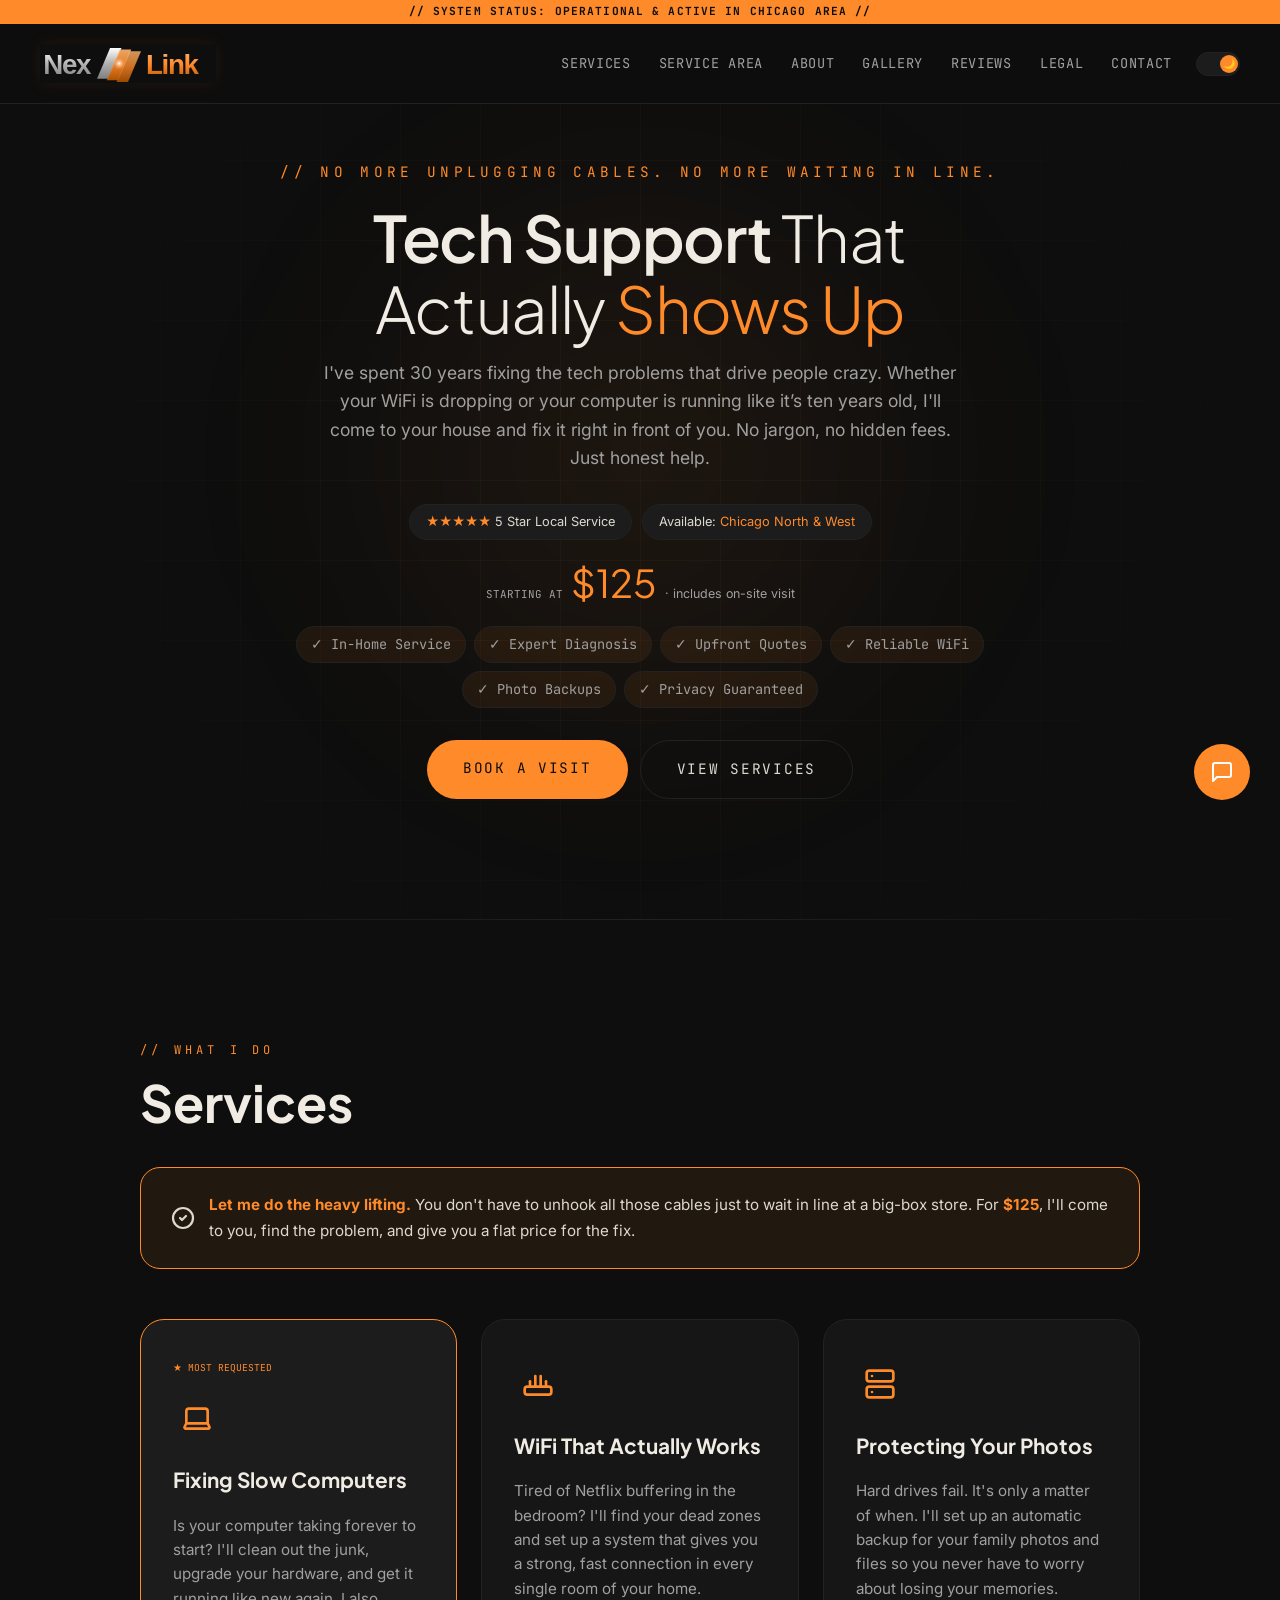
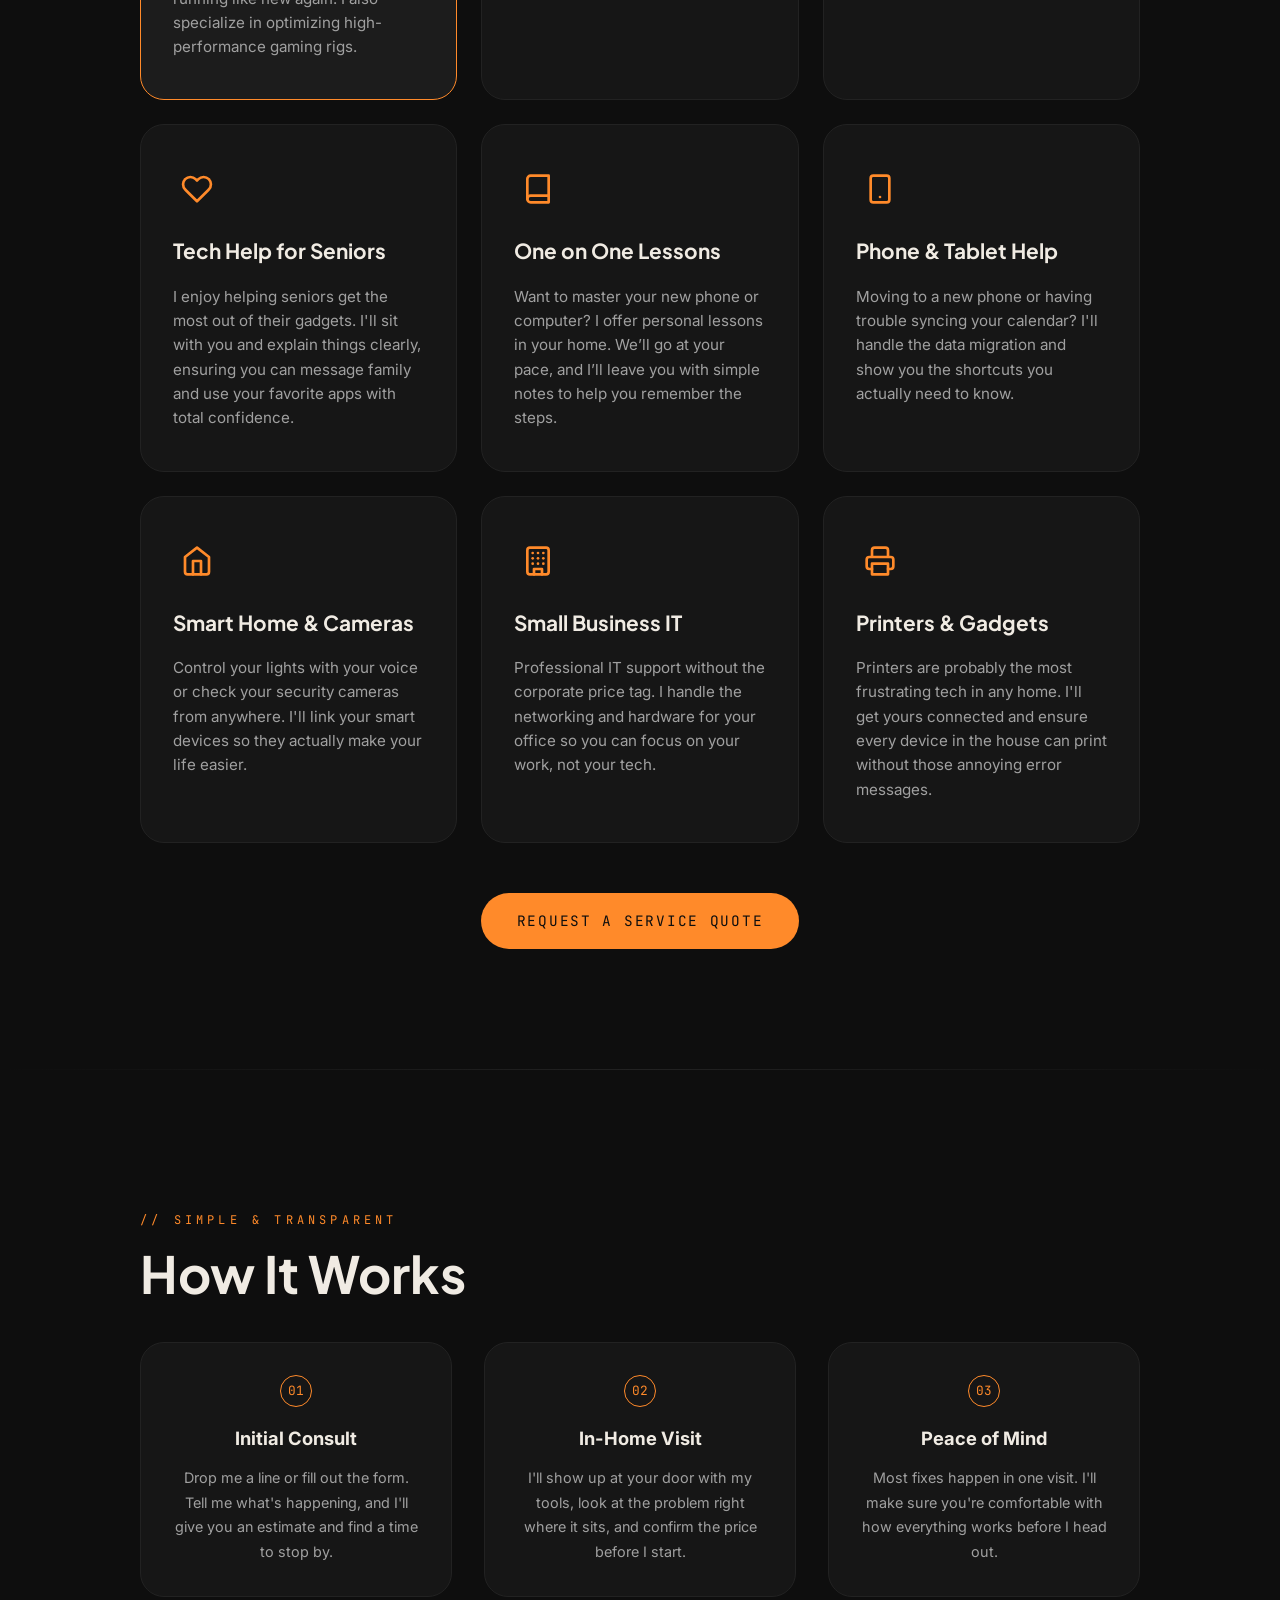
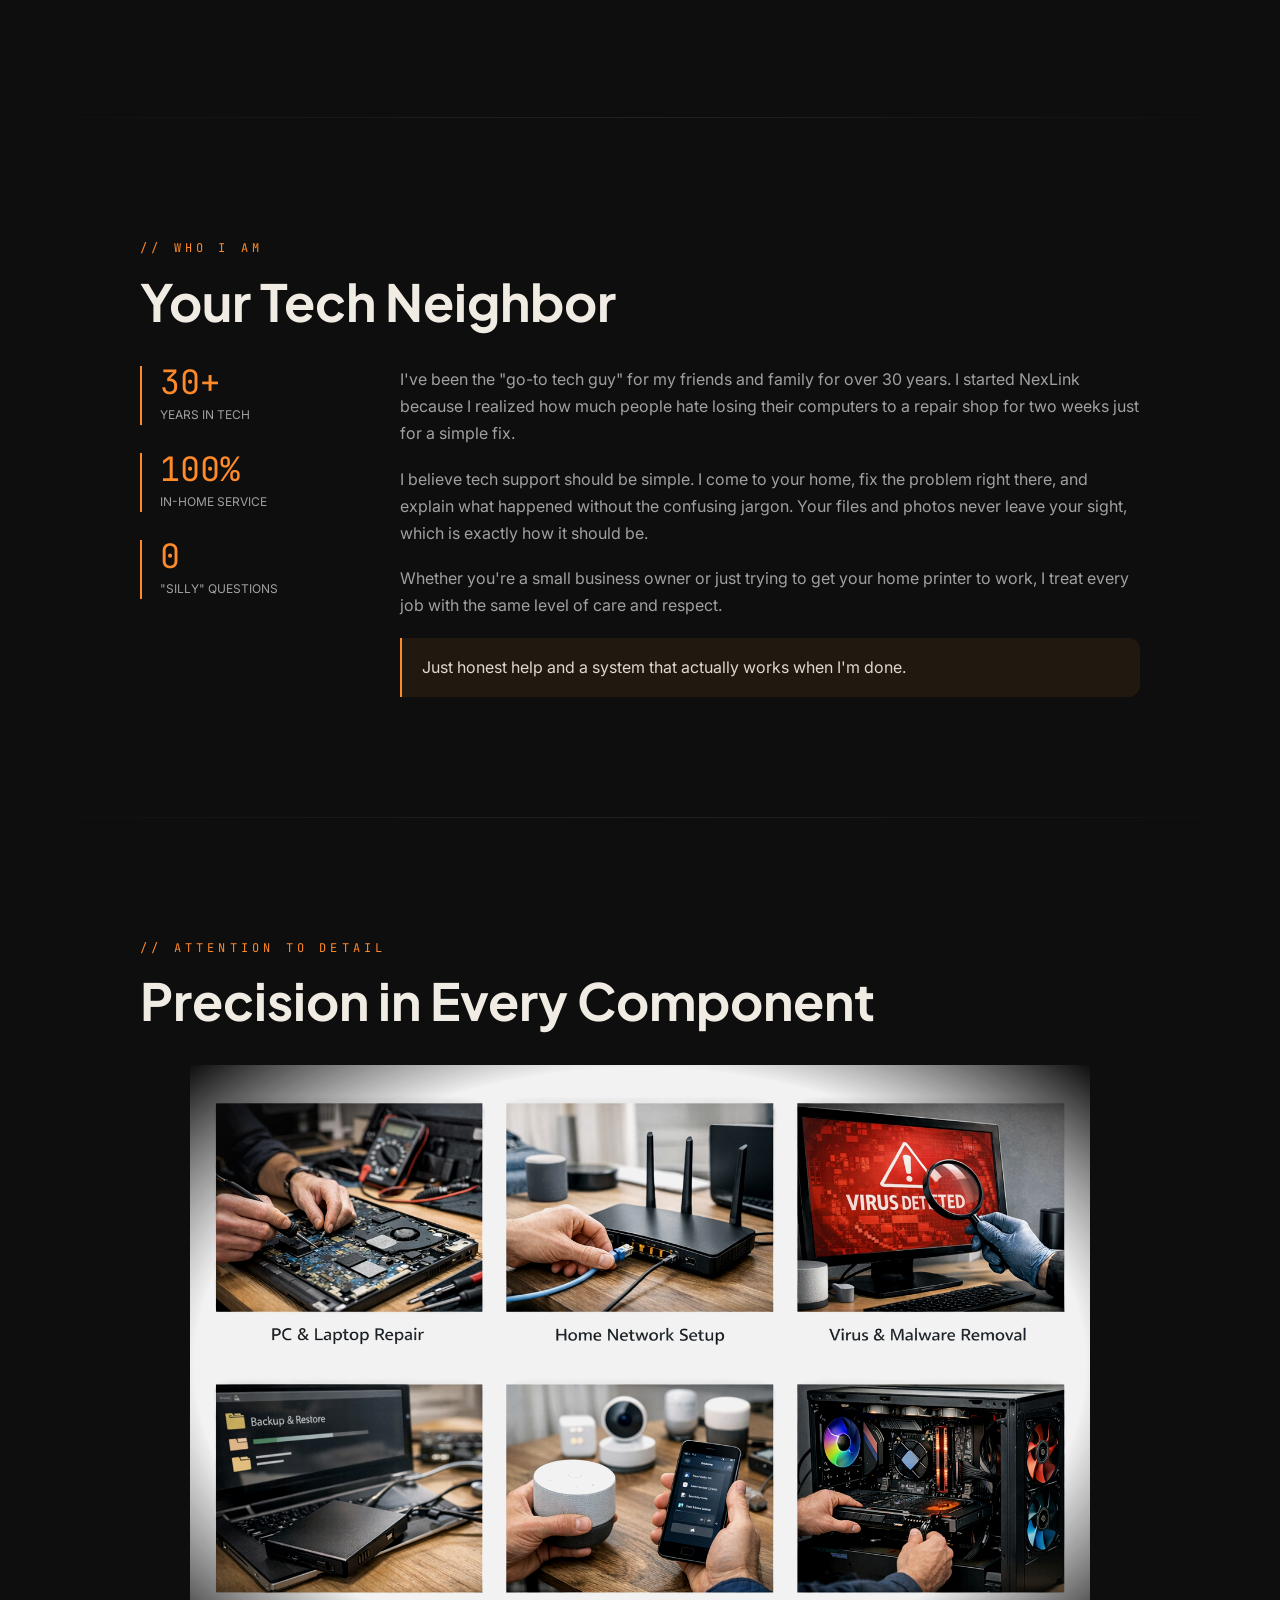
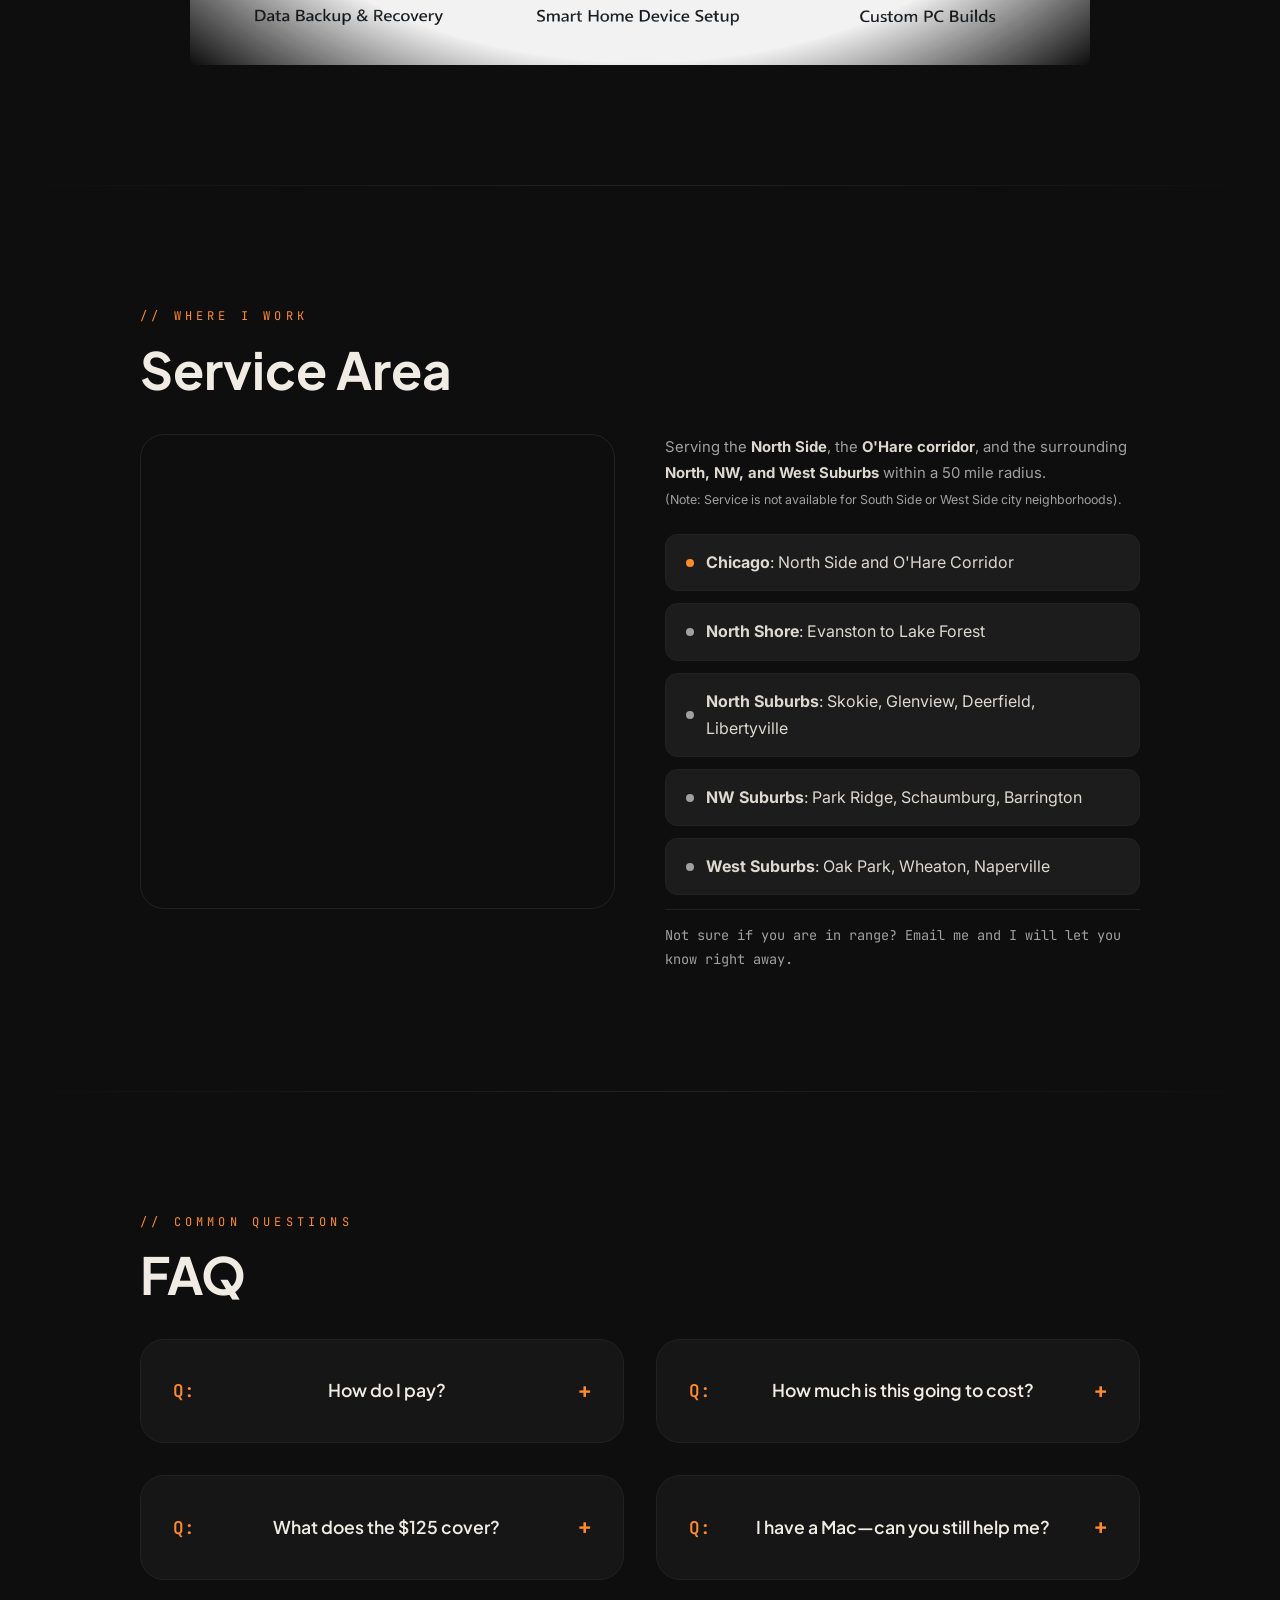
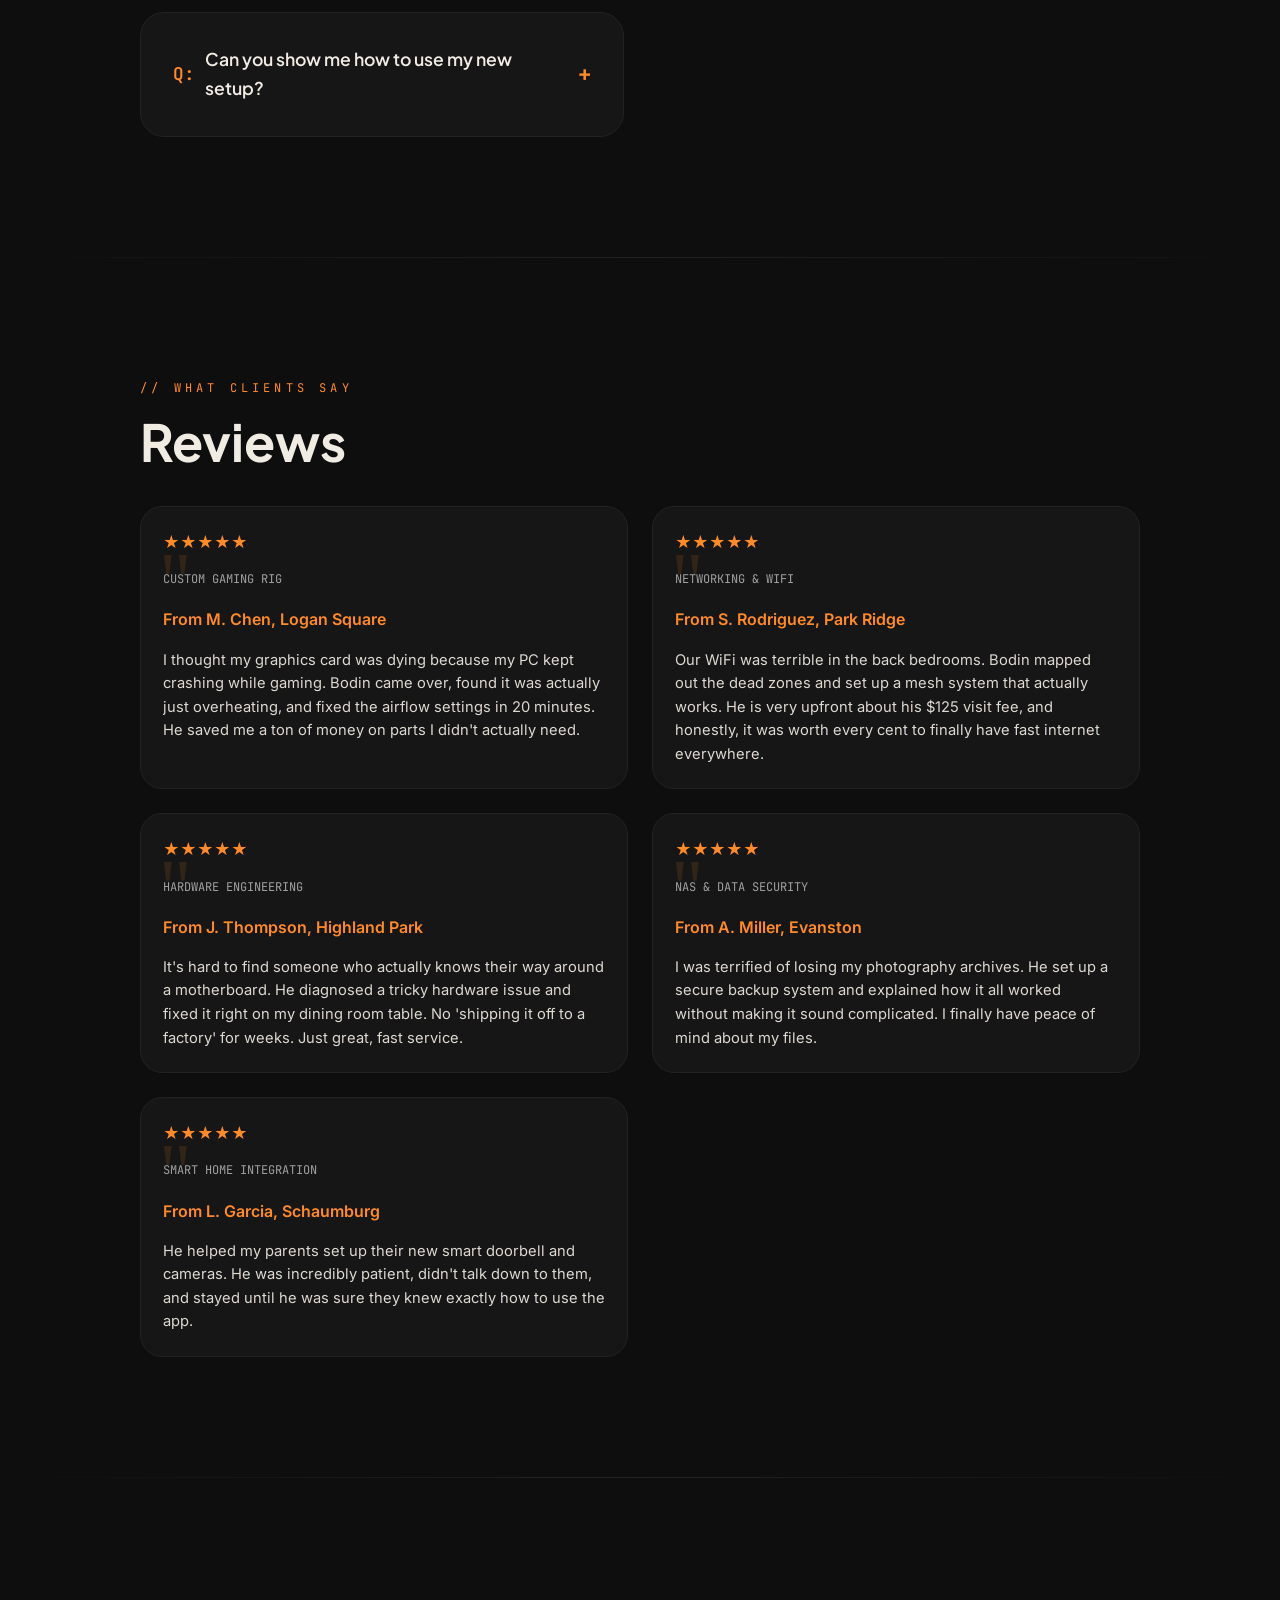
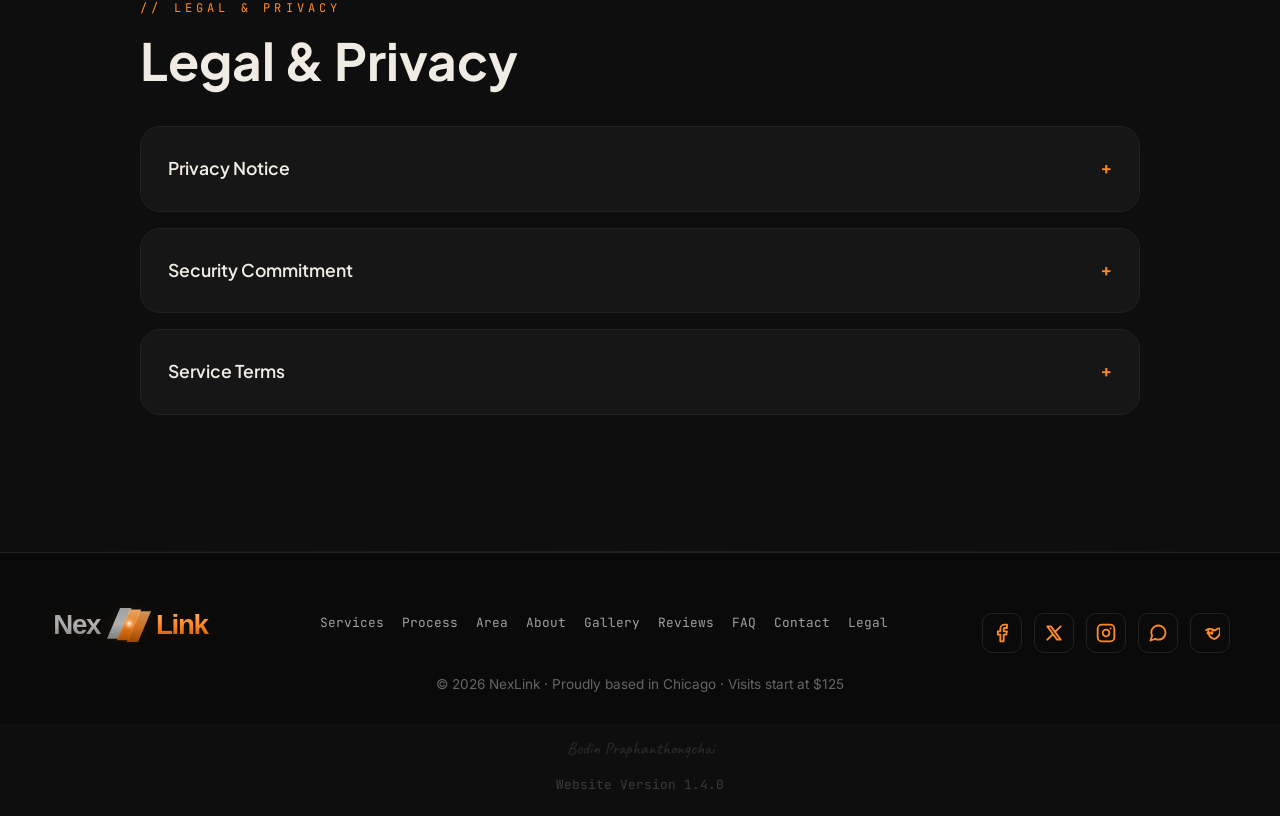
==== commit 87dd42fa: "Add Google Ads script and ad unit placement" ====
--- a/index.html
+++ b/index.html
@@ -20,6 +20,8 @@
 <meta name="twitter:card" content="summary_large_image">
 <meta name="twitter:image" content="https://www.nexlink.tech/og-image.jpg"> <!-- [DOMAIN_PENDING]: Use absolute URL -->
 <title>NexLink · Expert Tech Support at Home</title>
+<script async src="https://pagead2.googlesyndication.com/pagead/js/adsbygoogle.js?client=ca-pub-7253662082823954" crossorigin="anonymous"></script>
+
 <meta name="theme-color" content="#0e0e0e" id="metaThemeColor">
 <link rel="icon" href="NexLink-Logo.svg" type="image/svg+xml">
 <link rel="icon" href="[data-uri]" sizes="32x32" type="image/png">
@@ -340,6 +342,17 @@
 
 <div class="divider"></div>
 
+<!-- Manual Ad Unit Placement Example -->
+<div class="container" style="text-align:center; margin: 20px 0;">
+     <ins class="adsbygoogle"
+          style="display:block"
+          data-ad-client="ca-pub-7253662082823954"
+          data-ad-slot="YOUR_AD_SLOT_ID"
+          data-ad-format="auto"
+          data-full-width-responsive="true"></ins>
+     <script>(adsbygoogle = window.adsbygoogle || []).push({});</script>
+</div>
+
 <!-- PROCESS SECTION -->
 <div id="process">
   <div class="section-wrap">
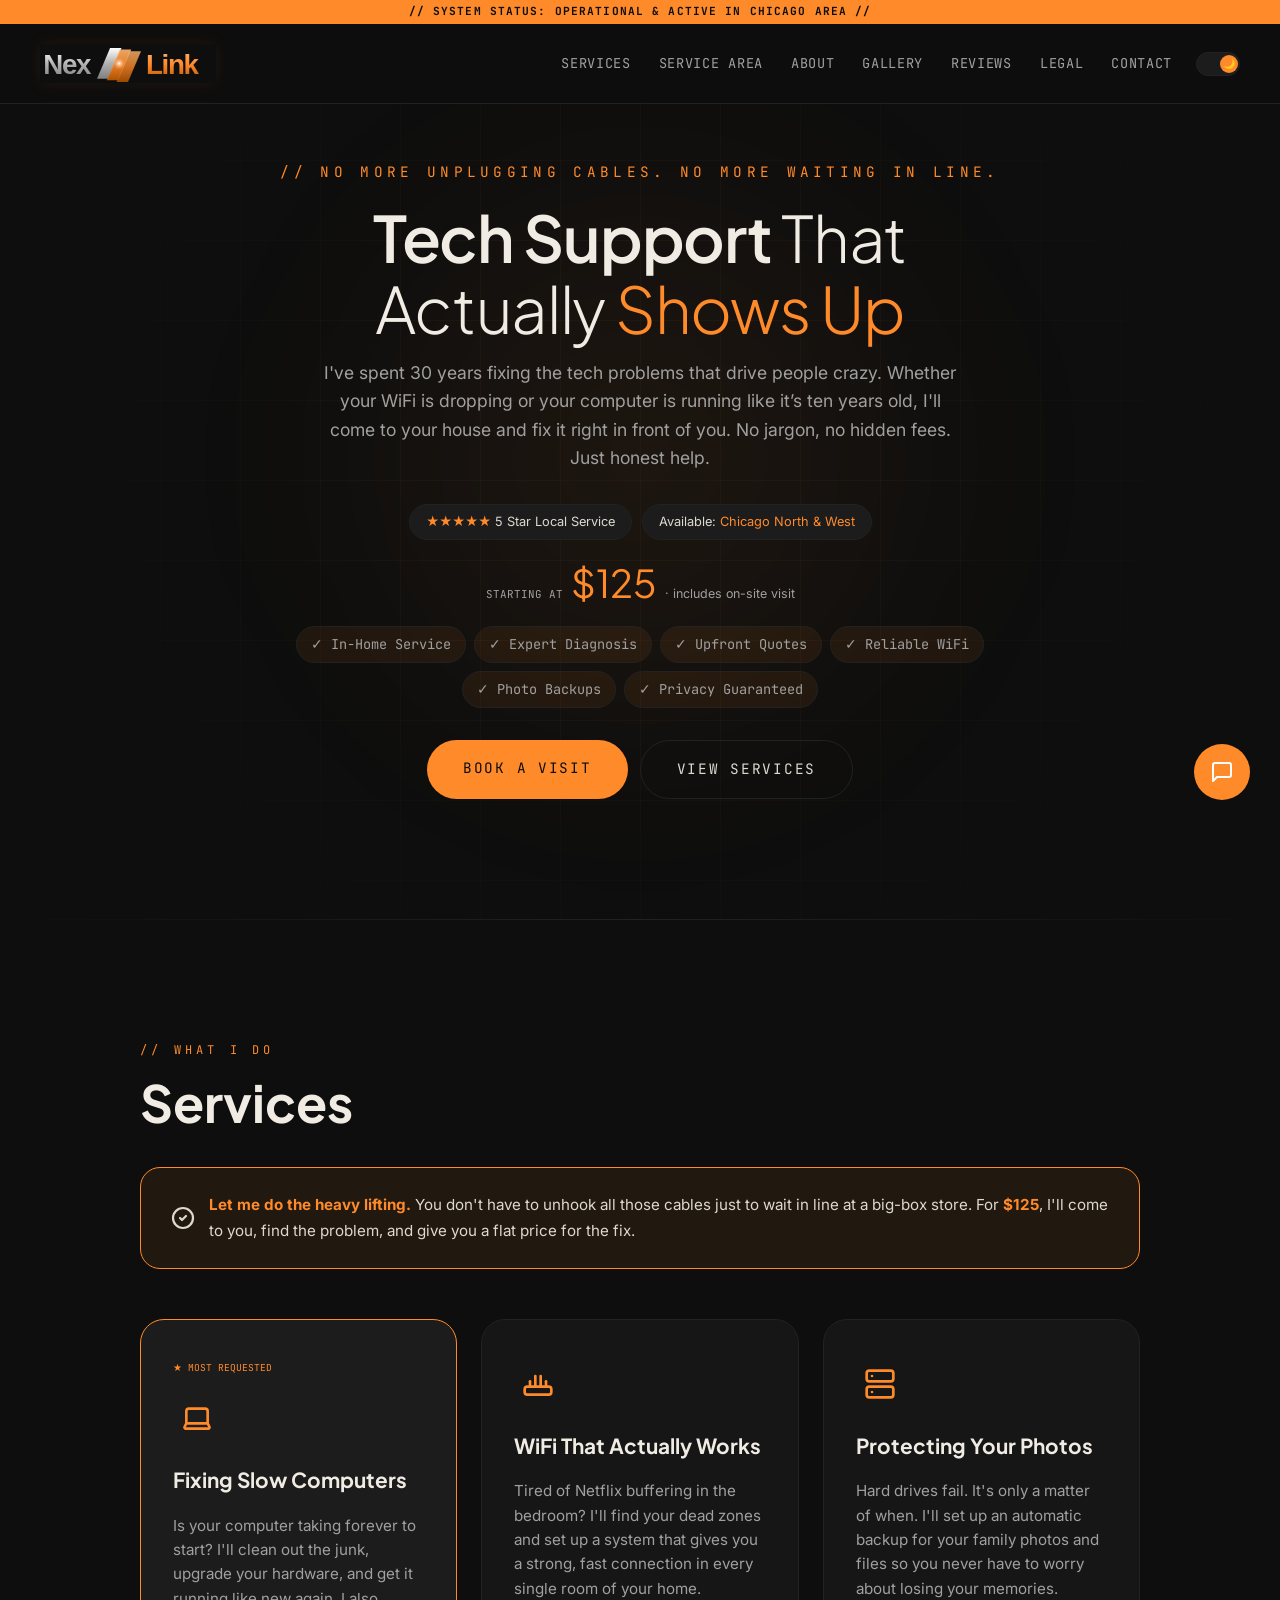
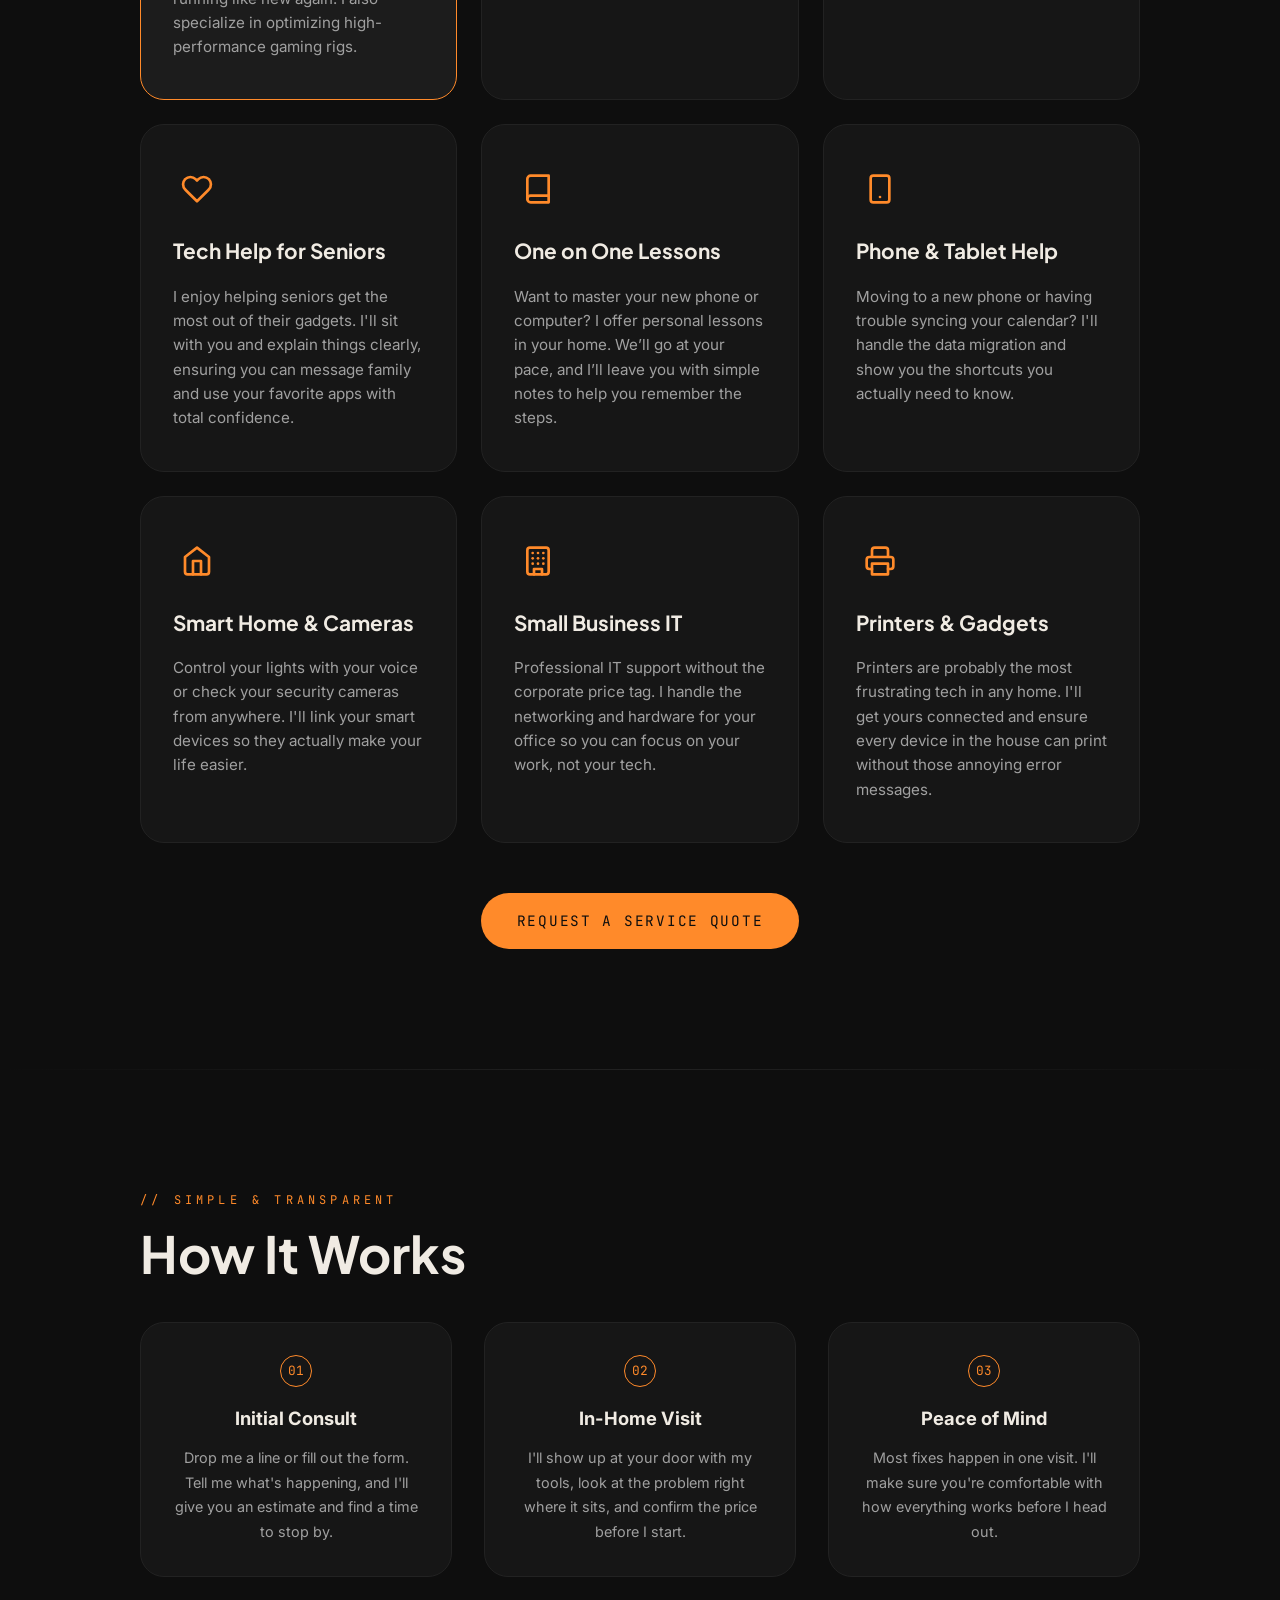
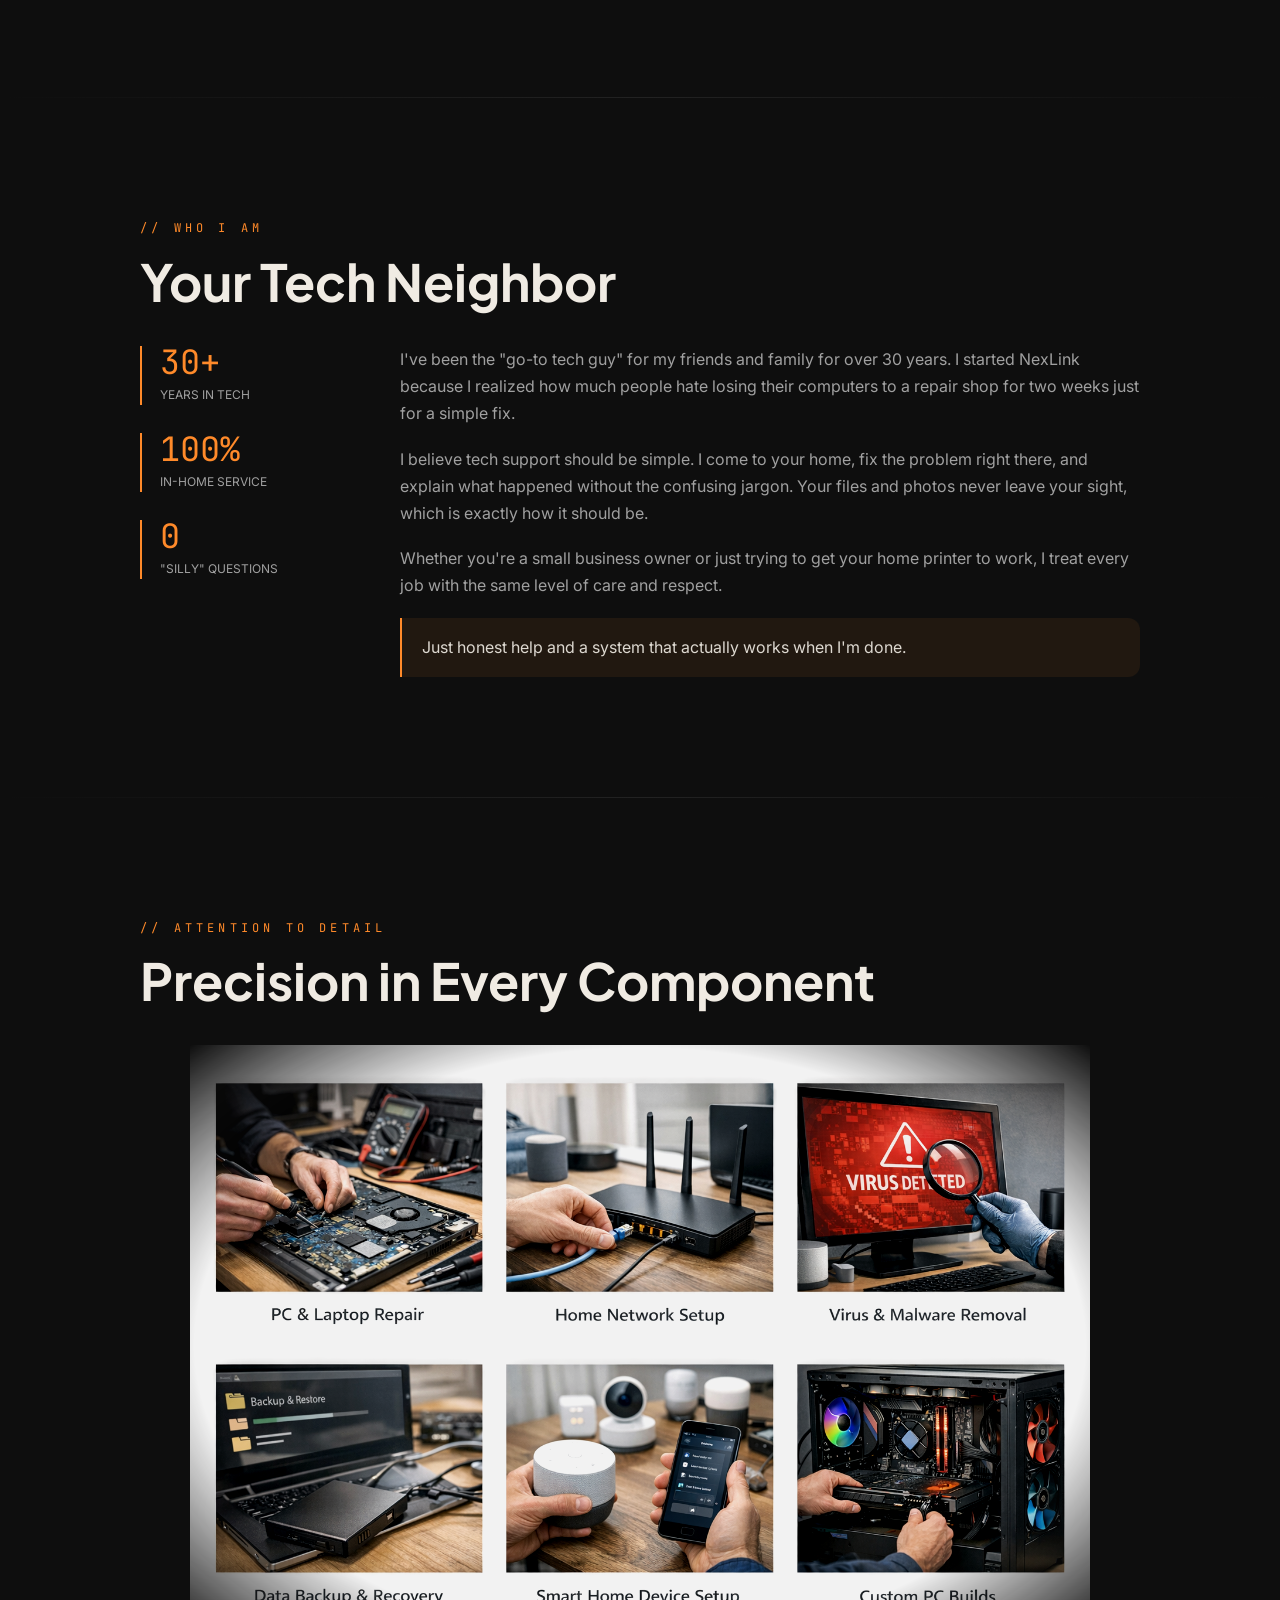
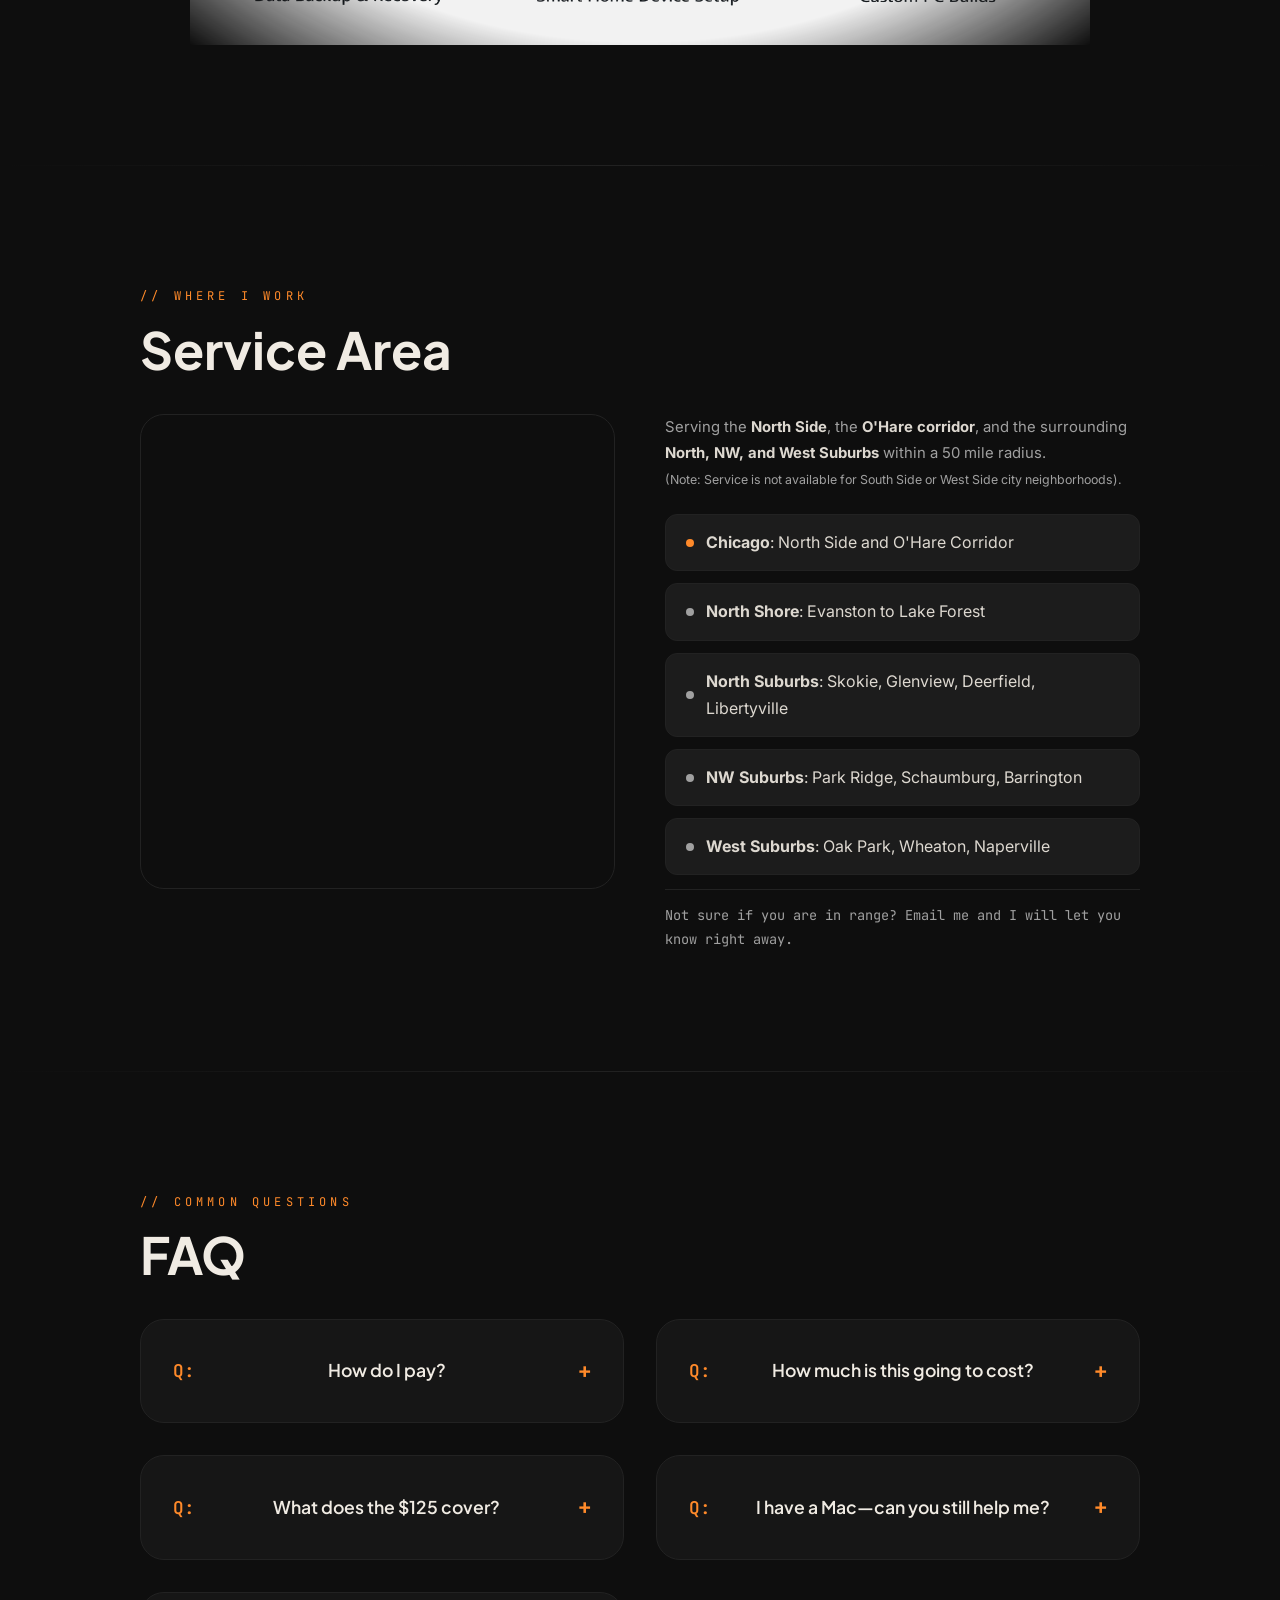
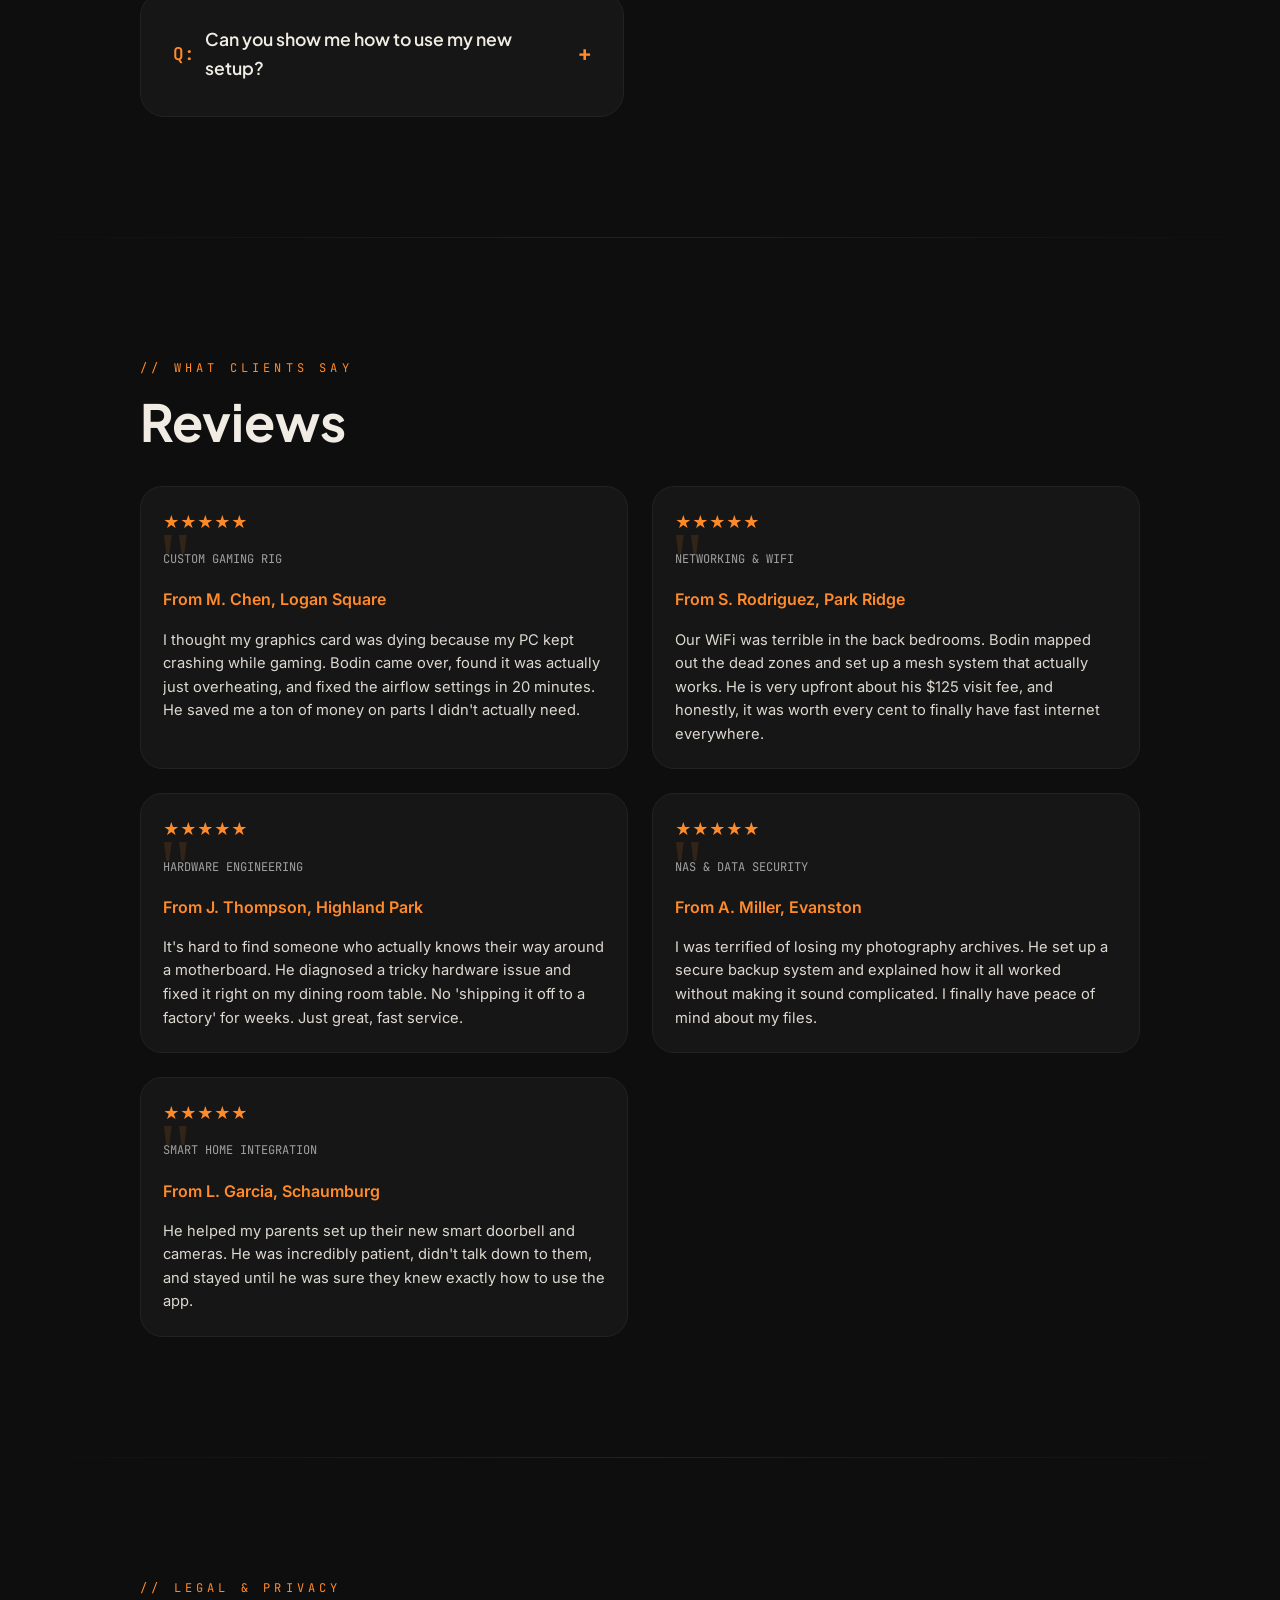
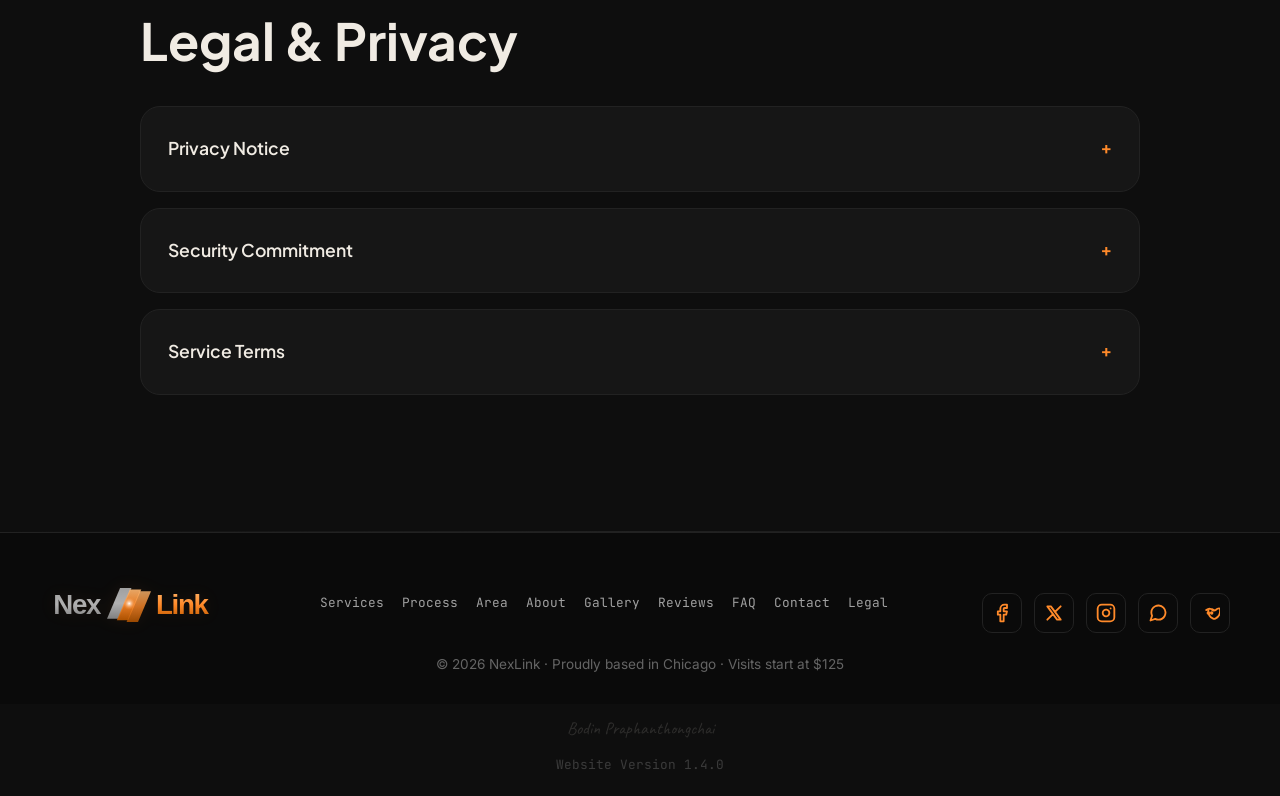
==== commit 54271ee6: "Remove manual ad unit placement example Removed manual ad unit placement example from the HTML." ====
--- a/index.html
+++ b/index.html
@@ -342,17 +342,6 @@
 
 <div class="divider"></div>
 
-<!-- Manual Ad Unit Placement Example -->
-<div class="container" style="text-align:center; margin: 20px 0;">
-     <ins class="adsbygoogle"
-          style="display:block"
-          data-ad-client="ca-pub-7253662082823954"
-          data-ad-slot="YOUR_AD_SLOT_ID"
-          data-ad-format="auto"
-          data-full-width-responsive="true"></ins>
-     <script>(adsbygoogle = window.adsbygoogle || []).push({});</script>
-</div>
-
 <!-- PROCESS SECTION -->
 <div id="process">
   <div class="section-wrap">
